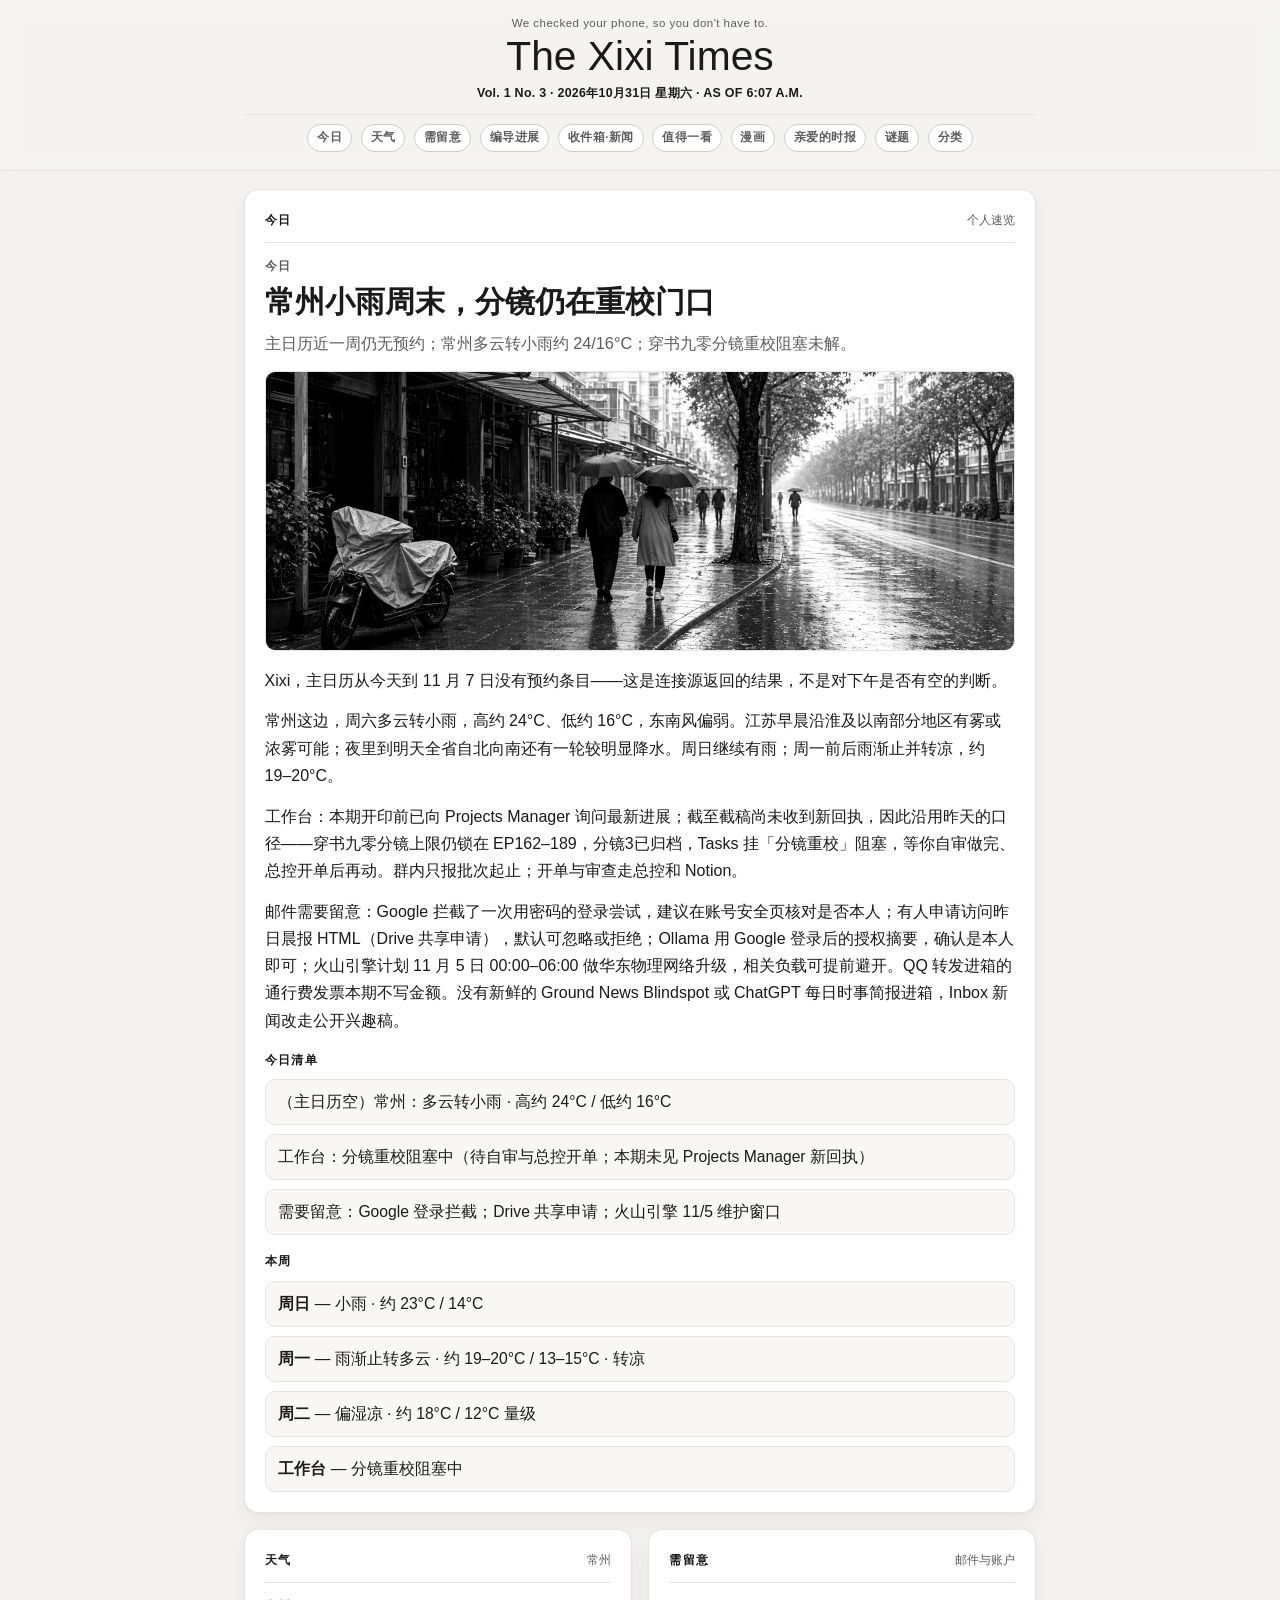
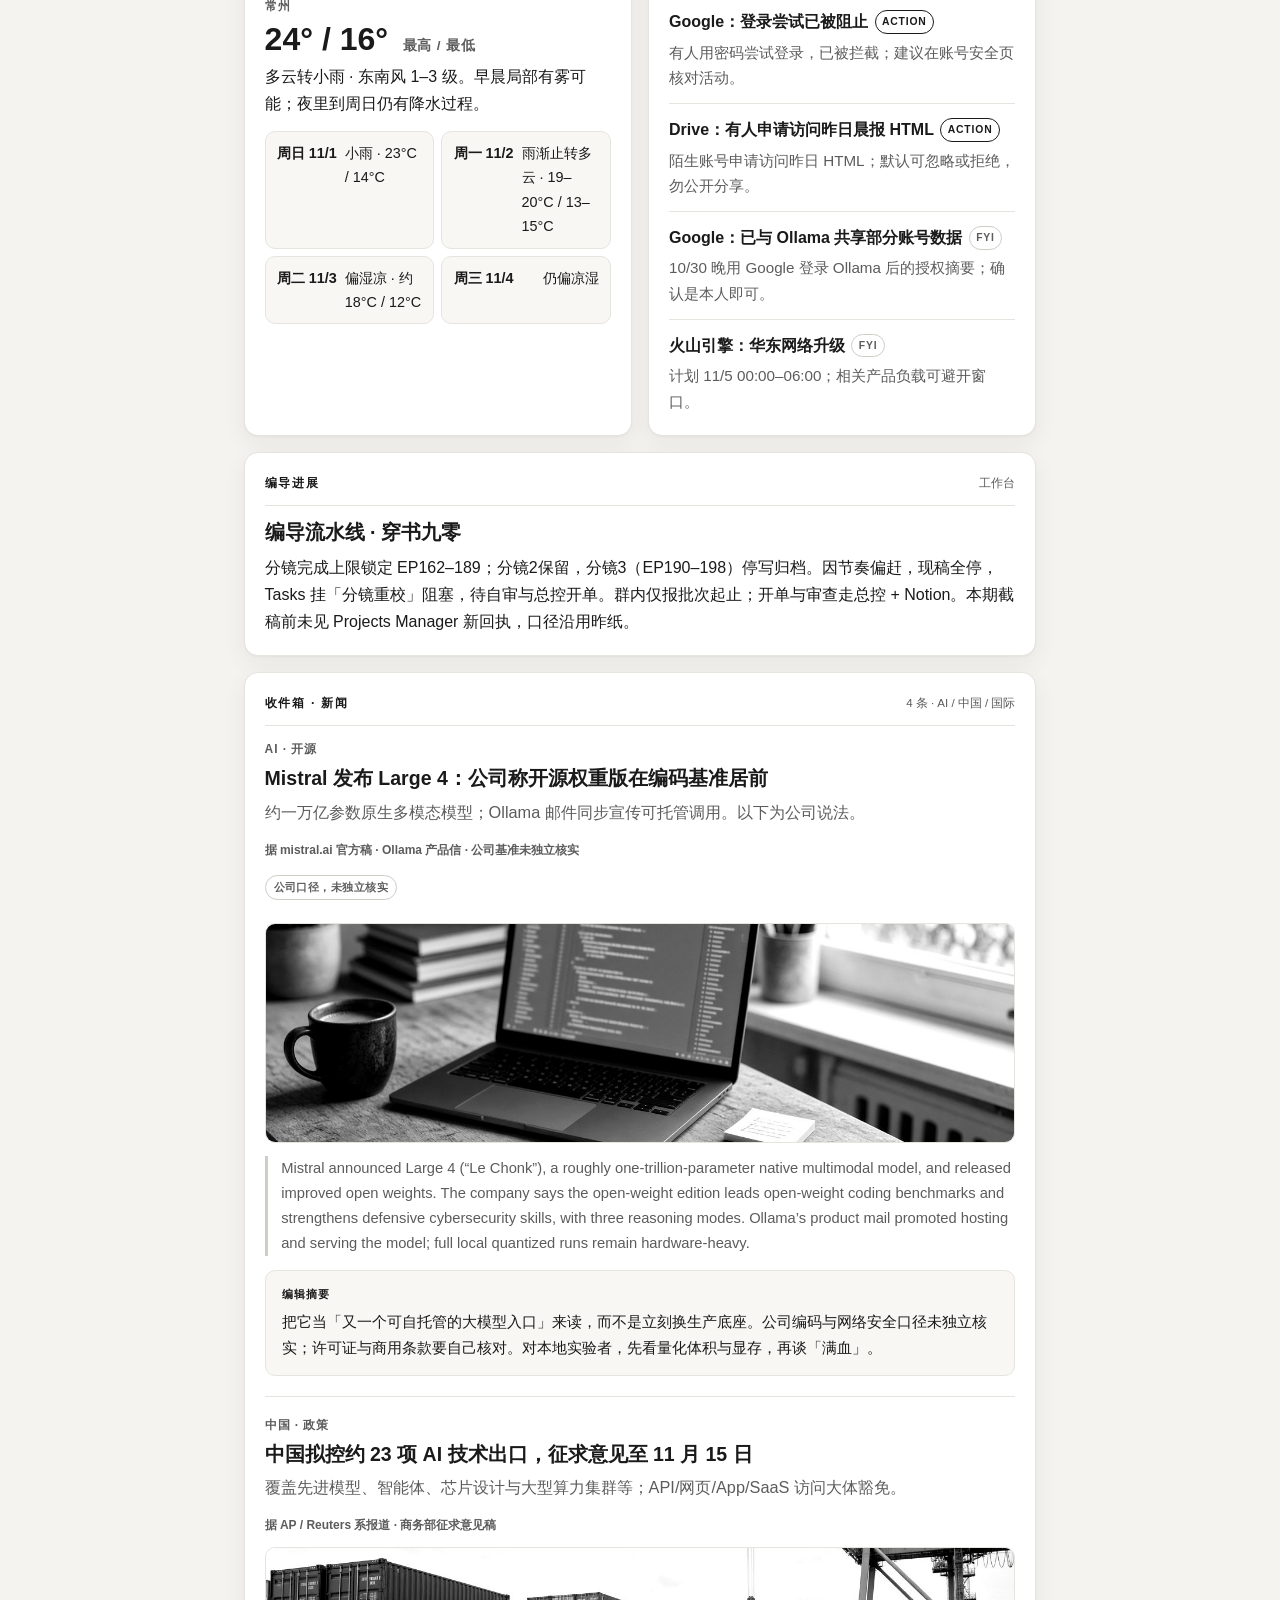
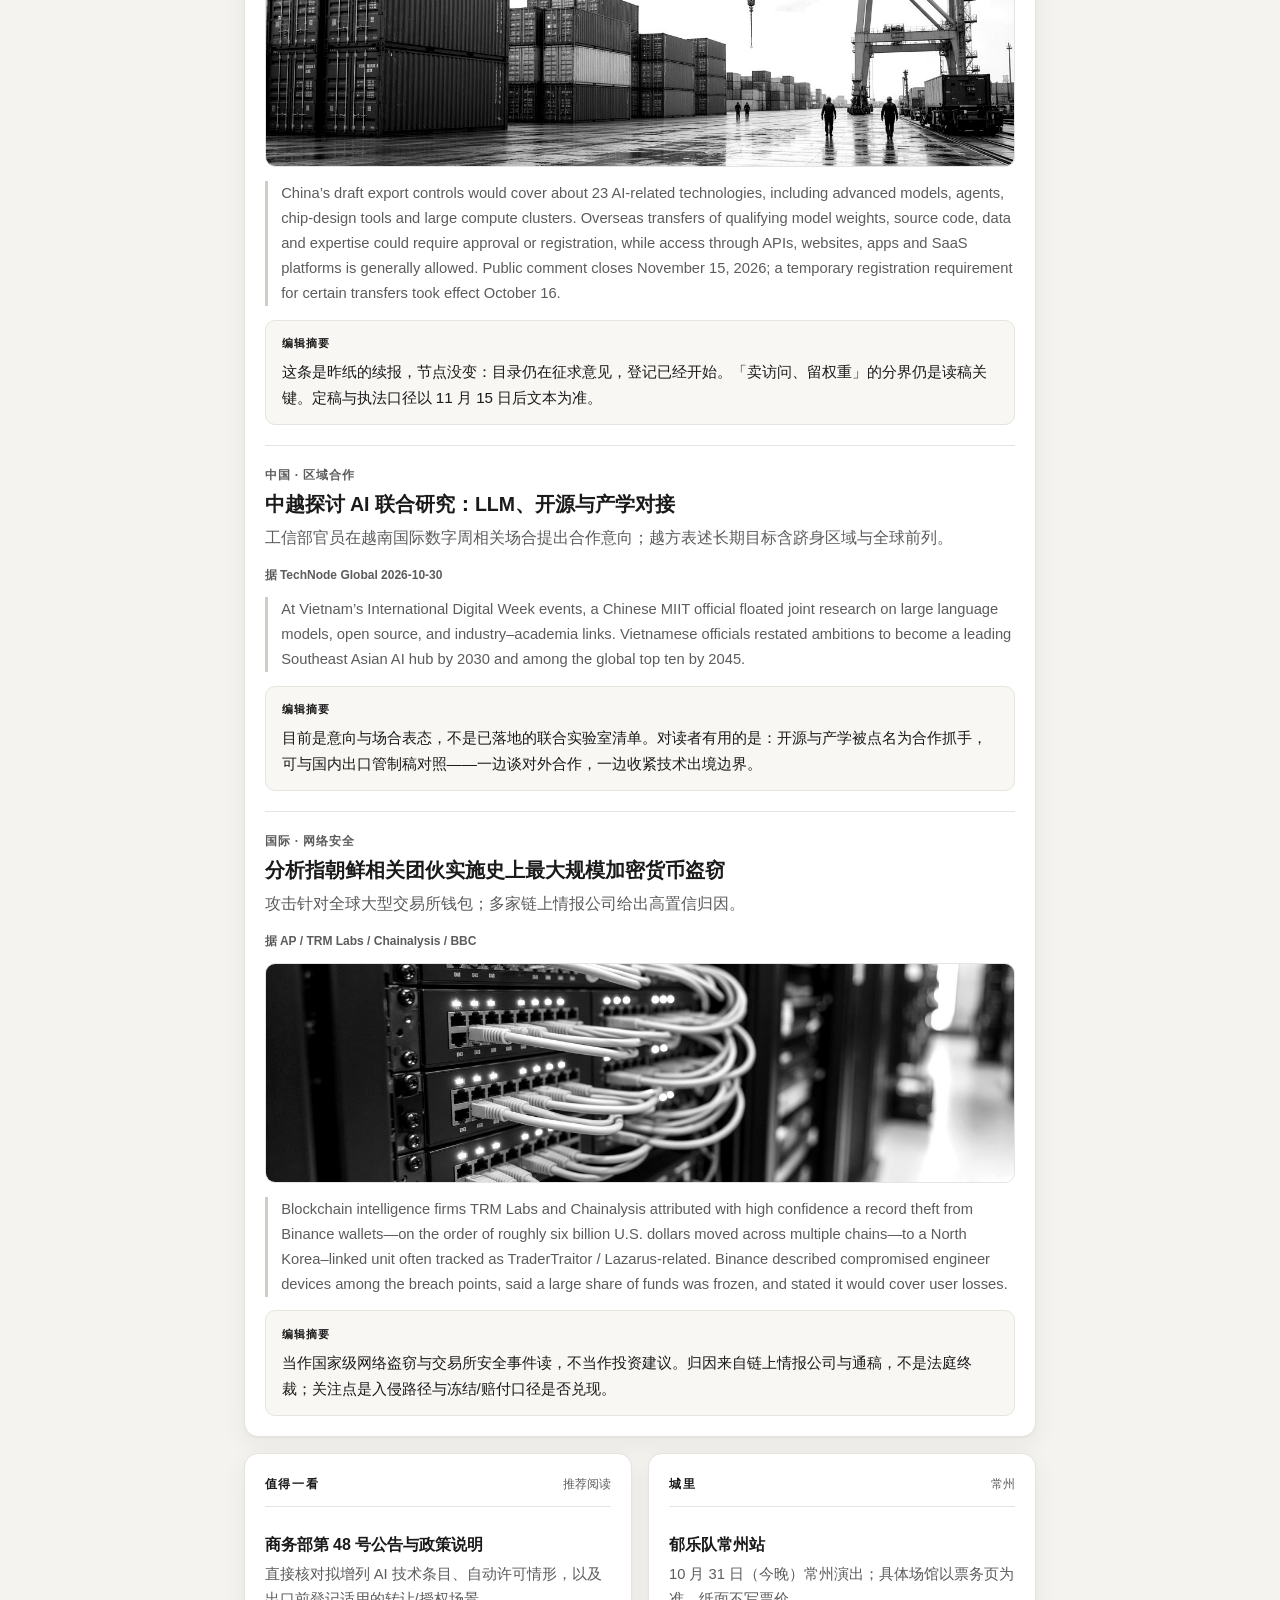
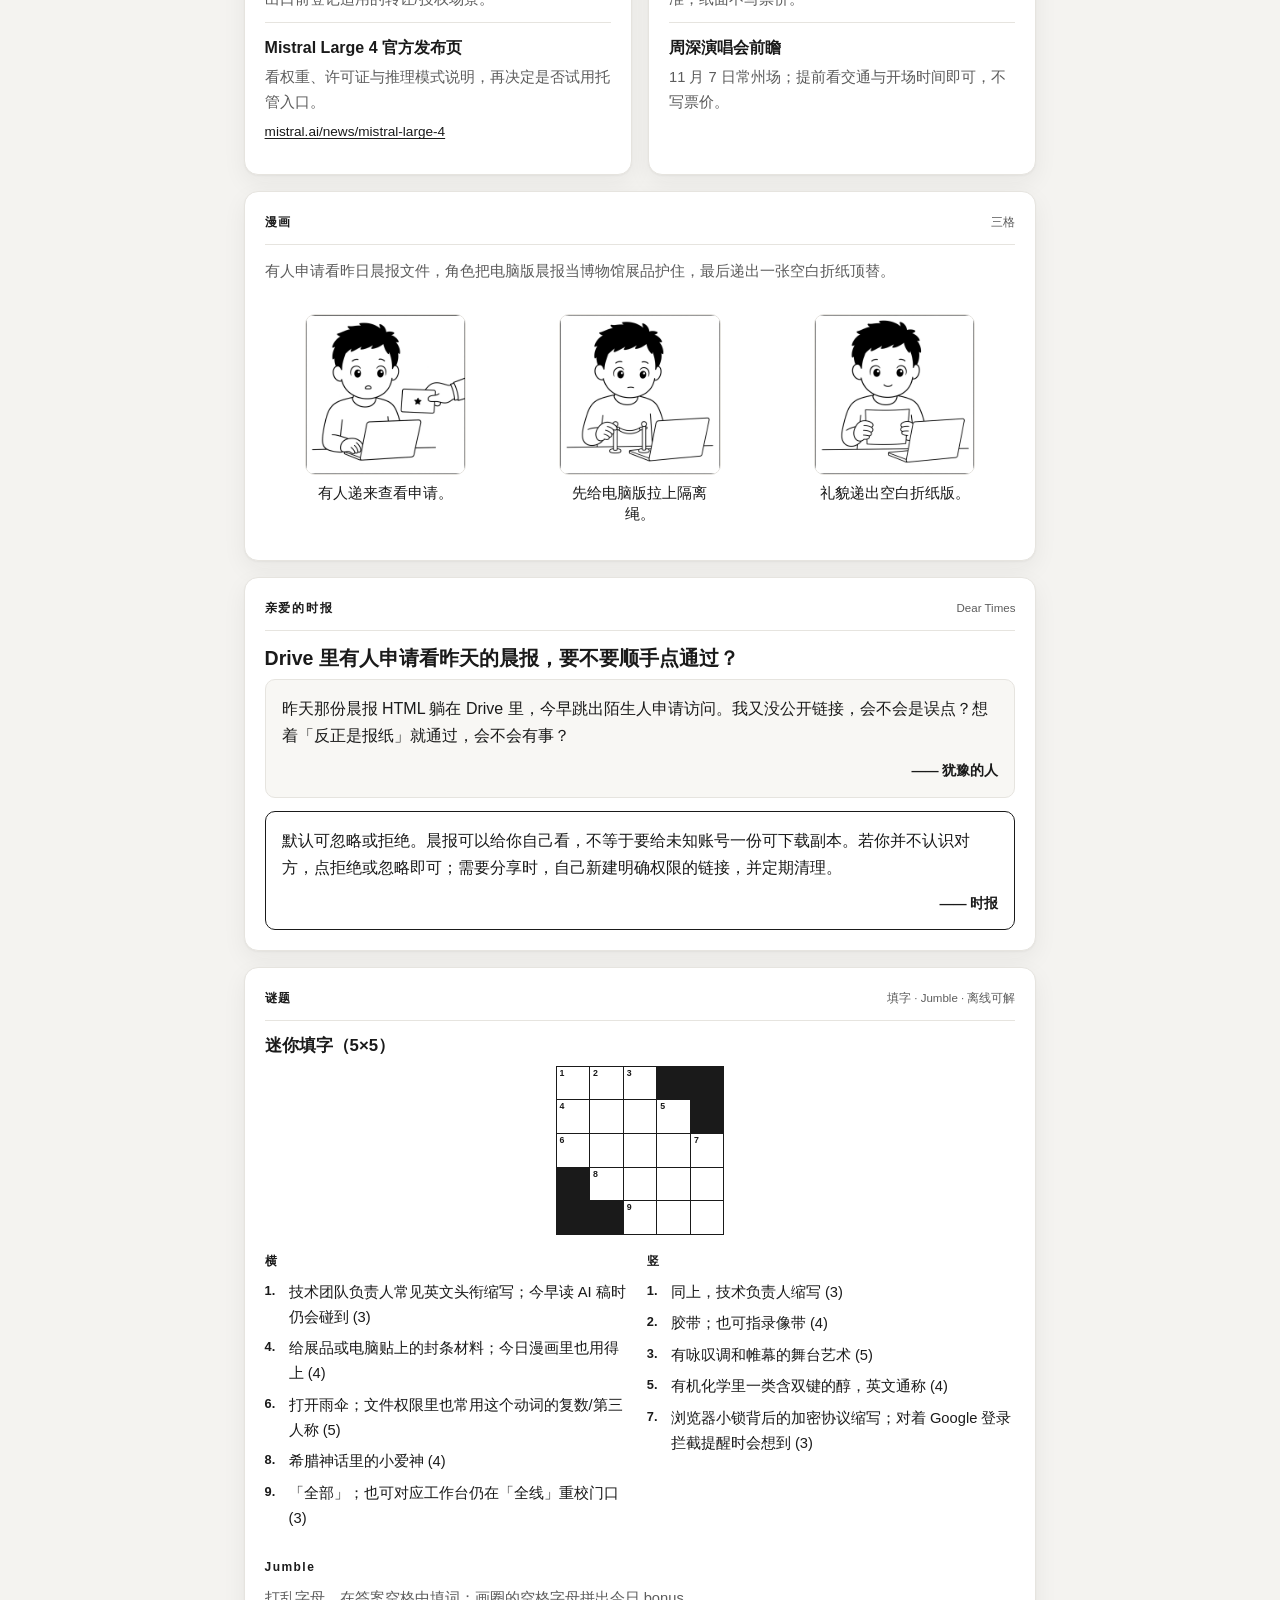
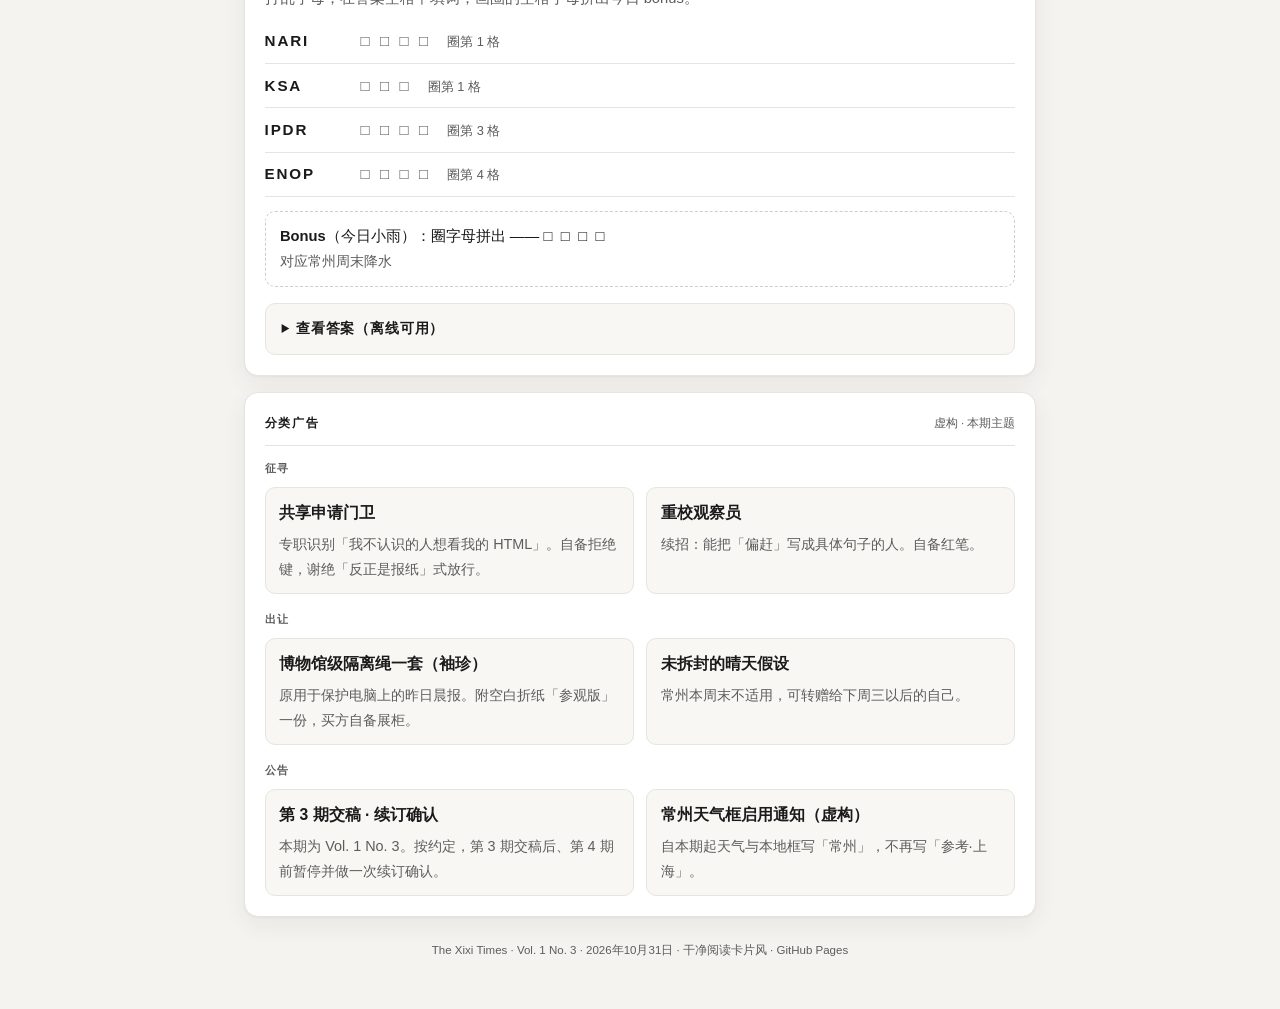
==== docs/2026-10-31.html @ fb4599bc "Publish The Xixi Times Vol.1 No.3 (2026-10-31) Co-authored-by: xixi <shanxixi0329@gmail.com>" ====
<!DOCTYPE html>
<html lang="zh-CN">
<head>
<meta charset="utf-8">
<meta name="viewport" content="width=device-width, initial-scale=1">
<title>The Xixi Times — 2026年10月31日</title>
<link rel="stylesheet" href="edition.css">
</head>
<body>

<header class="masthead">
  <div class="masthead-inner">
    <p class="motto">We checked your phone, so you don't have to.</p>
    <div class="nameplate">The Xixi Times</div>
    <p class="dateline">Vol. 1 No. 3 · 2026年10月31日 星期六 · AS OF 6:07 A.M.</p>
    <nav class="toc" aria-label="栏目">
      <a href="#today">今日</a>
      <a href="#weather">天气</a>
      <a href="#needs">需留意</a>
      <a href="#workbench">编导进展</a>
      <a href="#inbox">收件箱·新闻</a>
      <a href="#worth">值得一看</a>
      <a href="#comic">漫画</a>
      <a href="#dear">亲爱的时报</a>
      <a href="#puzzles">谜题</a>
      <a href="#classifieds">分类</a>
    </nav>
  </div>
</header>

<main class="wrap">

  <article class="card" id="today">
    <div class="card-header">
      <h2 class="section-label">今日</h2>
      <p class="section-note">个人速览</p>
    </div>
    <p class="kicker">今日</p>
    <h1 class="hed">常州小雨周末，分镜仍在重校门口</h1>
    <p class="dek">主日历近一周仍无预约；常州多云转小雨约 24/16°C；穿书九零分镜重校阻塞未解。</p>
    <img class="lead-img" src="img/a1-lead.jpg" alt="常州雨天街景配图">
    <div class="body">
      <p>Xixi，主日历从今天到 11 月 7 日没有预约条目——这是连接源返回的结果，不是对下午是否有空的判断。</p>
      <p>常州这边，周六多云转小雨，高约 24°C、低约 16°C，东南风偏弱。江苏早晨沿淮及以南部分地区有雾或浓雾可能；夜里到明天全省自北向南还有一轮较明显降水。周日继续有雨；周一前后雨渐止并转凉，约 19–20°C。</p>
      <p>工作台：本期开印前已向 Projects Manager 询问最新进展；截至截稿尚未收到新回执，因此沿用昨天的口径——穿书九零分镜上限仍锁在 EP162–189，分镜3已归档，Tasks 挂「分镜重校」阻塞，等你自审做完、总控开单后再动。群内只报批次起止；开单与审查走总控和 Notion。</p>
      <p>邮件需要留意：Google 拦截了一次用密码的登录尝试，建议在账号安全页核对是否本人；有人申请访问昨日晨报 HTML（Drive 共享申请），默认可忽略或拒绝；Ollama 用 Google 登录后的授权摘要，确认是本人即可；火山引擎计划 11 月 5 日 00:00–06:00 做华东物理网络升级，相关负载可提前避开。QQ 转发进箱的通行费发票本期不写金额。没有新鲜的 Ground News Blindspot 或 ChatGPT 每日时事简报进箱，Inbox 新闻改走公开兴趣稿。</p>
    </div>
    <p class="subhead">今日清单</p>
    <ul class="bullet-list">
      <li>（主日历空）常州：多云转小雨 · 高约 24°C / 低约 16°C</li>
      <li>工作台：分镜重校阻塞中（待自审与总控开单；本期未见 Projects Manager 新回执）</li>
      <li>需要留意：Google 登录拦截；Drive 共享申请；火山引擎 11/5 维护窗口</li>
    </ul>
    <p class="subhead">本周</p>
    <ul class="bullet-list">
      <li><strong>周日</strong> — 小雨 · 约 23°C / 14°C</li>
      <li><strong>周一</strong> — 雨渐止转多云 · 约 19–20°C / 13–15°C · 转凉</li>
      <li><strong>周二</strong> — 偏湿凉 · 约 18°C / 12°C 量级</li>
      <li><strong>工作台</strong> — 分镜重校阻塞中</li>
    </ul>
  </article>

  <div class="grid-2">
    <article class="card" id="weather">
      <div class="card-header">
        <h2 class="section-label">天气</h2>
        <p class="section-note">常州</p>
      </div>
      <p class="kicker">常州</p>
      <p class="wx-big">24° / 16° <span>最高 / 最低</span></p>
      <div class="body">
        <p>多云转小雨 · 东南风 1–3 级。早晨局部有雾可能；夜里到周日仍有降水过程。</p>
      </div>
      <div class="wx-grid">
        <div class="wx-day"><strong>周日 11/1</strong><span>小雨 · 23°C / 14°C</span></div>
        <div class="wx-day"><strong>周一 11/2</strong><span>雨渐止转多云 · 19–20°C / 13–15°C</span></div>
        <div class="wx-day"><strong>周二 11/3</strong><span>偏湿凉 · 约 18°C / 12°C</span></div>
        <div class="wx-day"><strong>周三 11/4</strong><span>仍偏凉湿</span></div>
      </div>
    </article>

    <article class="card" id="needs">
      <div class="card-header">
        <h2 class="section-label">需留意</h2>
        <p class="section-note">邮件与账户</p>
      </div>
      <div class="look-item">
        <p class="look-hed">Google：登录尝试已被阻止 <span class="tag">Action</span></p>
        <p class="look-dek">有人用密码尝试登录，已被拦截；建议在账号安全页核对活动。</p>
      </div>
      <div class="look-item">
        <p class="look-hed">Drive：有人申请访问昨日晨报 HTML <span class="tag">Action</span></p>
        <p class="look-dek">陌生账号申请访问昨日 HTML；默认可忽略或拒绝，勿公开分享。</p>
      </div>
      <div class="look-item">
        <p class="look-hed">Google：已与 Ollama 共享部分账号数据 <span class="tag fyi">FYI</span></p>
        <p class="look-dek">10/30 晚用 Google 登录 Ollama 后的授权摘要；确认是本人即可。</p>
      </div>
      <div class="look-item">
        <p class="look-hed">火山引擎：华东网络升级 <span class="tag fyi">FYI</span></p>
        <p class="look-dek">计划 11/5 00:00–06:00；相关产品负载可避开窗口。</p>
      </div>
    </article>
  </div>

  <article class="card" id="workbench">
    <div class="card-header">
      <h2 class="section-label">编导进展</h2>
      <p class="section-note">工作台</p>
    </div>
    <h2 class="hed">编导流水线 · 穿书九零</h2>
    <div class="body">
      <p>分镜完成上限锁定 EP162–189；分镜2保留，分镜3（EP190–198）停写归档。因节奏偏赶，现稿全停，Tasks 挂「分镜重校」阻塞，待自审与总控开单。群内仅报批次起止；开单与审查走总控 + Notion。本期截稿前未见 Projects Manager 新回执，口径沿用昨纸。</p>
    </div>
  </article>

  <section class="card" id="inbox">
    <div class="card-header">
      <h2 class="section-label">收件箱 · 新闻</h2>
      <p class="section-note">4 条 · AI / 中国 / 国际</p>
    </div>

    <article class="story">
      <p class="kicker">AI · 开源</p>
      <h2 class="hed">Mistral 发布 Large 4：公司称开源权重版在编码基准居前</h2>
      <p class="dek">约一万亿参数原生多模态模型；Ollama 邮件同步宣传可托管调用。以下为公司说法。</p>
      <p class="byline">据 mistral.ai 官方稿 · Ollama 产品信 · 公司基准未独立核实</p>
      <span class="uncertain">公司口径，未独立核实</span>
      <img class="story-img" src="img/a2-mistral.jpg" alt="编程工作台配图">
      <p class="excerpt">Mistral announced Large 4 (“Le Chonk”), a roughly one-trillion-parameter native multimodal model, and released improved open weights. The company says the open-weight edition leads open-weight coding benchmarks and strengthens defensive cybersecurity skills, with three reasoning modes. Ollama’s product mail promoted hosting and serving the model; full local quantized runs remain hardware-heavy.</p>
      <div class="summary">
        <span class="summary-label">编辑摘要</span>
        把它当「又一个可自托管的大模型入口」来读，而不是立刻换生产底座。公司编码与网络安全口径未独立核实；许可证与商用条款要自己核对。对本地实验者，先看量化体积与显存，再谈「满血」。
      </div>
    </article>

    <article class="story">
      <p class="kicker">中国 · 政策</p>
      <h2 class="hed">中国拟控约 23 项 AI 技术出口，征求意见至 11 月 15 日</h2>
      <p class="dek">覆盖先进模型、智能体、芯片设计与大型算力集群等；API/网页/App/SaaS 访问大体豁免。</p>
      <p class="byline">据 AP / Reuters 系报道 · 商务部征求意见稿</p>
      <img class="story-img" src="img/a3-export.jpg" alt="港口集装箱配图">
      <p class="excerpt">China’s draft export controls would cover about 23 AI-related technologies, including advanced models, agents, chip-design tools and large compute clusters. Overseas transfers of qualifying model weights, source code, data and expertise could require approval or registration, while access through APIs, websites, apps and SaaS platforms is generally allowed. Public comment closes November 15, 2026; a temporary registration requirement for certain transfers took effect October 16.</p>
      <div class="summary">
        <span class="summary-label">编辑摘要</span>
        这条是昨纸的续报，节点没变：目录仍在征求意见，登记已经开始。「卖访问、留权重」的分界仍是读稿关键。定稿与执法口径以 11 月 15 日后文本为准。
      </div>
    </article>

    <article class="story">
      <p class="kicker">中国 · 区域合作</p>
      <h2 class="hed">中越探讨 AI 联合研究：LLM、开源与产学对接</h2>
      <p class="dek">工信部官员在越南国际数字周相关场合提出合作意向；越方表述长期目标含跻身区域与全球前列。</p>
      <p class="byline">据 TechNode Global 2026-10-30</p>
      <p class="excerpt">At Vietnam’s International Digital Week events, a Chinese MIIT official floated joint research on large language models, open source, and industry–academia links. Vietnamese officials restated ambitions to become a leading Southeast Asian AI hub by 2030 and among the global top ten by 2045.</p>
      <div class="summary">
        <span class="summary-label">编辑摘要</span>
        目前是意向与场合表态，不是已落地的联合实验室清单。对读者有用的是：开源与产学被点名为合作抓手，可与国内出口管制稿对照——一边谈对外合作，一边收紧技术出境边界。
      </div>
    </article>

    <article class="story">
      <p class="kicker">国际 · 网络安全</p>
      <h2 class="hed">分析指朝鲜相关团伙实施史上最大规模加密货币盗窃</h2>
      <p class="dek">攻击针对全球大型交易所钱包；多家链上情报公司给出高置信归因。</p>
      <p class="byline">据 AP / TRM Labs / Chainalysis / BBC</p>
      <img class="story-img" src="img/a4-cyber.jpg" alt="数据中心网络配图">
      <p class="excerpt">Blockchain intelligence firms TRM Labs and Chainalysis attributed with high confidence a record theft from Binance wallets—on the order of roughly six billion U.S. dollars moved across multiple chains—to a North Korea–linked unit often tracked as TraderTraitor / Lazarus-related. Binance described compromised engineer devices among the breach points, said a large share of funds was frozen, and stated it would cover user losses.</p>
      <div class="summary">
        <span class="summary-label">编辑摘要</span>
        当作国家级网络盗窃与交易所安全事件读，不当作投资建议。归因来自链上情报公司与通稿，不是法庭终裁；关注点是入侵路径与冻结/赔付口径是否兑现。
      </div>
    </article>
  </section>

  <div class="grid-2">
    <article class="card" id="worth">
      <div class="card-header">
        <h2 class="section-label">值得一看</h2>
        <p class="section-note">推荐阅读</p>
      </div>
      <div class="link-item">
        <h4>商务部第 48 号公告与政策说明</h4>
        <p>直接核对拟增列 AI 技术条目、自动许可情形，以及出口前登记适用的转让/授权场景。</p>
      </div>
      <div class="link-item">
        <h4>Mistral Large 4 官方发布页</h4>
        <p>看权重、许可证与推理模式说明，再决定是否试用托管入口。</p>
        <p style="margin-top:0.35rem;font-size:0.85rem;"><a href="https://mistral.ai/news/mistral-large-4">mistral.ai/news/mistral-large-4</a></p>
      </div>
    </article>

    <article class="card" id="town">
      <div class="card-header">
        <h2 class="section-label">城里</h2>
        <p class="section-note">常州</p>
      </div>
      <div class="link-item">
        <h4>郁乐队常州站</h4>
        <p>10 月 31 日（今晚）常州演出；具体场馆以票务页为准，纸面不写票价。</p>
      </div>
      <div class="link-item">
        <h4>周深演唱会前瞻</h4>
        <p>11 月 7 日常州场；提前看交通与开场时间即可，不写票价。</p>
      </div>
    </article>
  </div>

  <article class="card" id="comic">
    <div class="card-header">
      <h2 class="section-label">漫画</h2>
      <p class="section-note">三格</p>
    </div>
    <p class="premise">有人申请看昨日晨报文件，角色把电脑版晨报当博物馆展品护住，最后递出一张空白折纸顶替。</p>
    <div class="comic-grid">
      <figure class="comic-panel">
        <img src="img/comic-1.jpg" alt="漫画第 1 格">
        <figcaption class="comic-cap">有人递来查看申请。</figcaption>
      </figure>
      <figure class="comic-panel">
        <img src="img/comic-2.jpg" alt="漫画第 2 格">
        <figcaption class="comic-cap">先给电脑版拉上隔离绳。</figcaption>
      </figure>
      <figure class="comic-panel">
        <img src="img/comic-3.jpg" alt="漫画第 3 格">
        <figcaption class="comic-cap">礼貌递出空白折纸版。</figcaption>
      </figure>
    </div>
  </article>

  <article class="card" id="dear">
    <div class="card-header">
      <h2 class="section-label">亲爱的时报</h2>
      <p class="section-note">Dear Times</p>
    </div>
    <h2 class="hed">Drive 里有人申请看昨天的晨报，要不要顺手点通过？</h2>
    <div class="letter-block">
      <div class="body">
        <p>昨天那份晨报 HTML 躺在 Drive 里，今早跳出陌生人申请访问。我又没公开链接，会不会是误点？想着「反正是报纸」就通过，会不会有事？</p>
      </div>
      <p class="sig">—— 犹豫的人</p>
    </div>
    <div class="reply-block">
      <div class="body">
        <p>默认可忽略或拒绝。晨报可以给你自己看，不等于要给未知账号一份可下载副本。若你并不认识对方，点拒绝或忽略即可；需要分享时，自己新建明确权限的链接，并定期清理。</p>
      </div>
      <p class="sig">—— 时报</p>
    </div>
  </article>

  <section class="card" id="puzzles">
    <div class="card-header">
      <h2 class="section-label">谜题</h2>
      <p class="section-note">填字 · Jumble · 离线可解</p>
    </div>

    <h3 class="hed-sm">迷你填字（5×5）</h3>
    <div class="xw-wrap">
      <table class="xw" aria-label="5×5 填字格">
        <tr>
          <td><span class="num">1</span></td>
          <td><span class="num">2</span></td>
          <td><span class="num">3</span></td>
          <td class="block"></td>
          <td class="block"></td>
        </tr>
        <tr>
          <td><span class="num">4</span></td>
          <td></td>
          <td></td>
          <td><span class="num">5</span></td>
          <td class="block"></td>
        </tr>
        <tr>
          <td><span class="num">6</span></td>
          <td></td>
          <td></td>
          <td></td>
          <td><span class="num">7</span></td>
        </tr>
        <tr>
          <td class="block"></td>
          <td><span class="num">8</span></td>
          <td></td>
          <td></td>
          <td></td>
        </tr>
        <tr>
          <td class="block"></td>
          <td class="block"></td>
          <td><span class="num">9</span></td>
          <td></td>
          <td></td>
        </tr>
      </table>
    </div>

    <div class="clue-cols">
      <div>
        <p class="subhead">横</p>
        <ul class="clue-list">
          <li><span class="n">1.</span> 技术团队负责人常见英文头衔缩写；今早读 AI 稿时仍会碰到 (3)</li>
          <li><span class="n">4.</span> 给展品或电脑贴上的封条材料；今日漫画里也用得上 (4)</li>
          <li><span class="n">6.</span> 打开雨伞；文件权限里也常用这个动词的复数/第三人称 (5)</li>
          <li><span class="n">8.</span> 希腊神话里的小爱神 (4)</li>
          <li><span class="n">9.</span> 「全部」；也可对应工作台仍在「全线」重校门口 (3)</li>
        </ul>
      </div>
      <div>
        <p class="subhead">竖</p>
        <ul class="clue-list">
          <li><span class="n">1.</span> 同上，技术负责人缩写 (3)</li>
          <li><span class="n">2.</span> 胶带；也可指录像带 (4)</li>
          <li><span class="n">3.</span> 有咏叹调和帷幕的舞台艺术 (5)</li>
          <li><span class="n">5.</span> 有机化学里一类含双键的醇，英文通称 (4)</li>
          <li><span class="n">7.</span> 浏览器小锁背后的加密协议缩写；对着 Google 登录拦截提醒时会想到 (3)</li>
        </ul>
      </div>
    </div>

    <p class="subhead" style="margin-top:1.25rem;">Jumble</p>
    <p style="font-size:0.92rem;color:var(--muted);margin:0 0 0.5rem;">打乱字母，在答案空格中填词；画圈的空格字母拼出今日 bonus。</p>
    <div class="jumble-row"><span class="j-scramble">NARI</span><span class="j-slots">□ □ □ □</span><span style="font-size:0.8rem;color:var(--muted);">圈第 1 格</span></div>
    <div class="jumble-row"><span class="j-scramble">KSA</span><span class="j-slots">□ □ □</span><span style="font-size:0.8rem;color:var(--muted);">圈第 1 格</span></div>
    <div class="jumble-row"><span class="j-scramble">IPDR</span><span class="j-slots">□ □ □ □</span><span style="font-size:0.8rem;color:var(--muted);">圈第 3 格</span></div>
    <div class="jumble-row"><span class="j-scramble">ENOP</span><span class="j-slots">□ □ □ □</span><span style="font-size:0.8rem;color:var(--muted);">圈第 4 格</span></div>
    <div class="bonus-box"><strong>Bonus</strong>（今日小雨）：圈字母拼出 —— <span style="letter-spacing:0.15em;">□ □ □ □</span><br><span style="color:var(--muted);font-size:0.88rem;">对应常州周末降水</span></div>

    <details class="answers">
      <summary>查看答案（离线可用）</summary>
      <div class="answers-body">
        <p><strong>填字 · 横：</strong> CTO · TAPE · OPENS · EROS · ALL</p>
        <p><strong>填字 · 竖：</strong> CTO · TAPE · OPERA · ENOL · SSL</p>
        <p><strong>Jumble：</strong> RAIN · ASK · DRIP · OPEN · Bonus: RAIN</p>
        <p style="margin-top:0.75rem;"><strong>填字答案格：</strong></p>
        <div class="xw-wrap">
          <table class="xw" aria-label="填字答案">
            <tr><td>C</td><td>T</td><td>O</td><td class="block"></td><td class="block"></td></tr>
            <tr><td>T</td><td>A</td><td>P</td><td>E</td><td class="block"></td></tr>
            <tr><td>O</td><td>P</td><td>E</td><td>N</td><td>S</td></tr>
            <tr><td class="block"></td><td>E</td><td>R</td><td>O</td><td>S</td></tr>
            <tr><td class="block"></td><td class="block"></td><td>A</td><td>L</td><td>L</td></tr>
          </table>
        </div>
      </div>
    </details>
  </section>

  <section class="card" id="classifieds">
    <div class="card-header">
      <h2 class="section-label">分类广告</h2>
      <p class="section-note">虚构 · 本期主题</p>
    </div>

    <p class="ad-cat">征寻</p>
    <div class="ad-grid">
      <div class="ad">
        <h4>共享申请门卫</h4>
        <p>专职识别「我不认识的人想看我的 HTML」。自备拒绝键，谢绝「反正是报纸」式放行。</p>
      </div>
      <div class="ad">
        <h4>重校观察员</h4>
        <p>续招：能把「偏赶」写成具体句子的人。自备红笔。</p>
      </div>
    </div>

    <p class="ad-cat" style="margin-top:1rem;">出让</p>
    <div class="ad-grid">
      <div class="ad">
        <h4>博物馆级隔离绳一套（袖珍）</h4>
        <p>原用于保护电脑上的昨日晨报。附空白折纸「参观版」一份，买方自备展柜。</p>
      </div>
      <div class="ad">
        <h4>未拆封的晴天假设</h4>
        <p>常州本周末不适用，可转赠给下周三以后的自己。</p>
      </div>
    </div>

    <p class="ad-cat" style="margin-top:1rem;">公告</p>
    <div class="ad-grid">
      <div class="ad">
        <h4>第 3 期交稿 · 续订确认</h4>
        <p>本期为 Vol. 1 No. 3。按约定，第 3 期交稿后、第 4 期前暂停并做一次续订确认。</p>
      </div>
      <div class="ad">
        <h4>常州天气框启用通知（虚构）</h4>
        <p>自本期起天气与本地框写「常州」，不再写「参考·上海」。</p>
      </div>
    </div>
  </section>

</main>

<p class="foot">The Xixi Times · Vol. 1 No. 3 · 2026年10月31日 · 干净阅读卡片风 · GitHub Pages</p>

</body>
</html>
---- docs/edition.css ----
/* The Xixi Times — card edition for GitHub Pages (system CJK fonts, phone-friendly) */

:root {
  --bg: #f4f3f0;
  --card: #ffffff;
  --ink: #1a1a1a;
  --muted: #5c5c5c;
  --line: #e6e4df;
  --line-strong: #d0cdc6;
  --soft-shadow: 0 1px 2px rgba(26, 26, 26, 0.04), 0 8px 24px rgba(26, 26, 26, 0.06);
  --radius: 14px;
  --pad: 1.25rem;
  --max: 100%;
}

*, *::before, *::after { box-sizing: border-box; }

html {
  scroll-behavior: smooth;
}

body {
  margin: 0;
  padding: 0 0 3rem;
  background: var(--bg);
  color: var(--ink);
  font-family: "PingFang SC","Hiragino Sans GB","Microsoft YaHei","PingFang SC","Hiragino Sans GB","Microsoft YaHei","Noto Sans CJK SC",sans-serif;
  font-size: 17px;
  line-height: 1.7;
  -webkit-font-smoothing: antialiased;
}

a {
  color: var(--ink);
  text-decoration-thickness: 1px;
  text-underline-offset: 0.18em;
}

a:hover { opacity: 0.75; }

/* —— Masthead —— */
.masthead {
  position: sticky;
  top: 0;
  z-index: 40;
  background: rgba(244, 243, 240, 0.92);
  backdrop-filter: blur(10px);
  -webkit-backdrop-filter: blur(10px);
  border-bottom: 1px solid var(--line);
}

.masthead-inner {
  max-width: var(--max);
  margin: 0 auto;
  padding: 0.85rem 1.15rem 0.75rem;
}

.motto {
  font-family: "PingFang SC","Hiragino Sans GB","Microsoft YaHei","PingFang SC","Hiragino Sans GB","Microsoft YaHei","Noto Sans CJK SC",sans-serif;
  font-size: 0.72rem;
  font-weight: 400;
  letter-spacing: 0.04em;
  color: var(--muted);
  text-align: center;
  margin: 0 0 0.2rem;
}

.nameplate {
  font-family: "PingFang SC","Hiragino Sans GB","Microsoft YaHei","PingFang SC","Hiragino Sans GB","Microsoft YaHei","Noto Sans CJK SC",sans-serif;
  font-size: clamp(1.85rem, 5vw, 2.55rem);
  line-height: 1;
  text-align: center;
  margin: 0.15rem 0 0.35rem;
  font-weight: 400;
}

.dateline {
  font-family: "PingFang SC","Hiragino Sans GB","Microsoft YaHei","PingFang SC","Hiragino Sans GB","Microsoft YaHei","Noto Sans CJK SC",sans-serif;
  font-size: 0.78rem;
  font-weight: 700;
  letter-spacing: 0.02em;
  text-align: center;
  color: var(--ink);
  margin: 0;
}

.toc {
  display: flex;
  flex-wrap: wrap;
  gap: 0.35rem 0.55rem;
  justify-content: center;
  margin-top: 0.65rem;
  padding-top: 0.55rem;
  border-top: 1px solid var(--line);
}

.toc a {
  font-family: "PingFang SC","Hiragino Sans GB","Microsoft YaHei","PingFang SC","Hiragino Sans GB","Microsoft YaHei","Noto Sans CJK SC",sans-serif;
  font-size: 0.72rem;
  font-weight: 700;
  letter-spacing: 0.04em;
  text-decoration: none;
  color: var(--muted);
  padding: 0.2rem 0.55rem;
  border: 1px solid var(--line-strong);
  border-radius: 999px;
  background: var(--card);
}

.toc a:hover {
  color: var(--ink);
  border-color: var(--ink);
  opacity: 1;
}

/* —— Layout —— */
.wrap {
  max-width: var(--max);
  margin: 0 auto;
  padding: 1.15rem 1.15rem 0;
  display: flex;
  flex-direction: column;
  gap: 1rem;
}

.card {
  background: var(--card);
  border: 1px solid var(--line);
  border-radius: var(--radius);
  box-shadow: var(--soft-shadow);
  padding: var(--pad);
}

.card-header {
  display: flex;
  align-items: baseline;
  justify-content: space-between;
  gap: 0.75rem;
  margin-bottom: 0.85rem;
  padding-bottom: 0.65rem;
  border-bottom: 1px solid var(--line);
}

.section-label {
  font-family: "PingFang SC","Hiragino Sans GB","Microsoft YaHei","PingFang SC","Hiragino Sans GB","Microsoft YaHei","Noto Sans CJK SC",sans-serif;
  font-size: 0.78rem;
  font-weight: 800;
  letter-spacing: 0.14em;
  text-transform: uppercase;
  margin: 0;
}

.section-note {
  font-family: "PingFang SC","Hiragino Sans GB","Microsoft YaHei","PingFang SC","Hiragino Sans GB","Microsoft YaHei","Noto Sans CJK SC",sans-serif;
  font-size: 0.72rem;
  color: var(--muted);
  margin: 0;
}

.kicker {
  font-family: "PingFang SC","Hiragino Sans GB","Microsoft YaHei","PingFang SC","Hiragino Sans GB","Microsoft YaHei","Noto Sans CJK SC",sans-serif;
  font-size: 0.75rem;
  font-weight: 800;
  letter-spacing: 0.08em;
  color: var(--muted);
  margin: 0 0 0.35rem;
}

h1.hed {
  font-family: "PingFang SC","Hiragino Sans GB","Microsoft YaHei","PingFang SC","Hiragino Sans GB","Microsoft YaHei","Noto Sans CJK SC",sans-serif;
  font-size: clamp(1.45rem, 3.5vw, 1.85rem);
  font-weight: 700;
  line-height: 1.35;
  margin: 0 0 0.55rem;
}

h2.hed {
  font-family: "PingFang SC","Hiragino Sans GB","Microsoft YaHei","PingFang SC","Hiragino Sans GB","Microsoft YaHei","Noto Sans CJK SC",sans-serif;
  font-size: 1.22rem;
  font-weight: 700;
  line-height: 1.4;
  margin: 0 0 0.45rem;
}

h3.hed-sm {
  font-family: "PingFang SC","Hiragino Sans GB","Microsoft YaHei","PingFang SC","Hiragino Sans GB","Microsoft YaHei","Noto Sans CJK SC",sans-serif;
  font-size: 1.05rem;
  font-weight: 700;
  line-height: 1.4;
  margin: 0 0 0.35rem;
}

.dek {
  font-family: "PingFang SC","Hiragino Sans GB","Microsoft YaHei","PingFang SC","Hiragino Sans GB","Microsoft YaHei","Noto Sans CJK SC",sans-serif;
  font-size: 1.02rem;
  line-height: 1.55;
  color: var(--muted);
  margin: 0 0 0.9rem;
}

.byline {
  font-family: "PingFang SC","Hiragino Sans GB","Microsoft YaHei","PingFang SC","Hiragino Sans GB","Microsoft YaHei","Noto Sans CJK SC",sans-serif;
  font-size: 0.75rem;
  font-weight: 700;
  color: var(--muted);
  margin: 0 0 0.75rem;
}

.body p {
  margin: 0 0 0.85rem;
}

.body p:last-child { margin-bottom: 0; }

.lead-img {
  width: 100%;
  height: auto;
  max-height: 280px;
  object-fit: cover;
  border-radius: 10px;
  display: block;
  margin: 0 0 1rem;
  border: 1px solid var(--line);
}

.story-img {
  width: 100%;
  height: auto;
  max-height: 220px;
  object-fit: cover;
  border-radius: 10px;
  display: block;
  margin: 0.75rem 0 0.85rem;
  border: 1px solid var(--line);
}

.summary {
  margin-top: 0.85rem;
  padding: 0.85rem 1rem;
  background: #f8f7f4;
  border-radius: 10px;
  border: 1px solid var(--line);
  font-size: 0.95rem;
}

.summary-label {
  font-family: "PingFang SC","Hiragino Sans GB","Microsoft YaHei","PingFang SC","Hiragino Sans GB","Microsoft YaHei","Noto Sans CJK SC",sans-serif;
  font-size: 0.7rem;
  font-weight: 800;
  letter-spacing: 0.1em;
  display: block;
  margin-bottom: 0.35rem;
}

.uncertain {
  display: inline-block;
  font-family: "PingFang SC","Hiragino Sans GB","Microsoft YaHei","PingFang SC","Hiragino Sans GB","Microsoft YaHei","Noto Sans CJK SC",sans-serif;
  font-size: 0.7rem;
  font-weight: 700;
  letter-spacing: 0.04em;
  padding: 0.15rem 0.5rem;
  border: 1px solid var(--line-strong);
  border-radius: 999px;
  color: var(--muted);
  margin: 0 0 0.65rem;
}

/* —— Lists / chips —— */
.bullet-list {
  list-style: none;
  margin: 0;
  padding: 0;
  display: flex;
  flex-direction: column;
  gap: 0.55rem;
}

.bullet-list li {
  padding: 0.65rem 0.8rem;
  background: #f8f7f4;
  border-radius: 10px;
  border: 1px solid var(--line);
  font-size: 0.98rem;
  line-height: 1.5;
}

.subhead {
  font-family: "PingFang SC","Hiragino Sans GB","Microsoft YaHei","PingFang SC","Hiragino Sans GB","Microsoft YaHei","Noto Sans CJK SC",sans-serif;
  font-size: 0.75rem;
  font-weight: 800;
  letter-spacing: 0.12em;
  margin: 1rem 0 0.55rem;
}

.subhead:first-child { margin-top: 0; }

/* —— Weather —— */
.wx-big {
  font-family: "PingFang SC","Hiragino Sans GB","Microsoft YaHei","PingFang SC","Hiragino Sans GB","Microsoft YaHei","Noto Sans CJK SC",sans-serif;
  font-size: 2rem;
  font-weight: 800;
  line-height: 1.1;
  margin: 0 0 0.35rem;
}

.wx-big span {
  font-size: 0.85rem;
  font-weight: 700;
  letter-spacing: 0.06em;
  color: var(--muted);
  margin-left: 0.35rem;
}

.wx-grid {
  display: grid;
  grid-template-columns: 1fr;
  gap: 0.45rem;
  margin-top: 0.85rem;
}

@media (min-width: 560px) {
  .wx-grid { grid-template-columns: 1fr 1fr; }
}

.wx-day {
  display: flex;
  justify-content: space-between;
  gap: 0.5rem;
  padding: 0.55rem 0.7rem;
  border: 1px solid var(--line);
  border-radius: 10px;
  background: #f8f7f4;
  font-size: 0.9rem;
}

.wx-day strong {
  font-family: "PingFang SC","Hiragino Sans GB","Microsoft YaHei","PingFang SC","Hiragino Sans GB","Microsoft YaHei","Noto Sans CJK SC",sans-serif;
  font-weight: 800;
  white-space: nowrap;
}

/* —— Needs a look —— */
.look-item {
  padding: 0.75rem 0;
  border-bottom: 1px solid var(--line);
}

.look-item:last-child { border-bottom: 0; padding-bottom: 0; }
.look-item:first-child { padding-top: 0; }

.look-hed {
  font-family: "PingFang SC","Hiragino Sans GB","Microsoft YaHei","PingFang SC","Hiragino Sans GB","Microsoft YaHei","Noto Sans CJK SC",sans-serif;
  font-weight: 700;
  font-size: 1rem;
  margin: 0 0 0.25rem;
  display: flex;
  flex-wrap: wrap;
  align-items: center;
  gap: 0.4rem;
}

.tag {
  font-family: "PingFang SC","Hiragino Sans GB","Microsoft YaHei","PingFang SC","Hiragino Sans GB","Microsoft YaHei","Noto Sans CJK SC",sans-serif;
  font-size: 0.65rem;
  font-weight: 800;
  letter-spacing: 0.08em;
  padding: 0.12rem 0.4rem;
  border-radius: 999px;
  border: 1px solid var(--ink);
  text-transform: uppercase;
}

.tag.fyi {
  border-color: var(--line-strong);
  color: var(--muted);
}

.look-dek {
  margin: 0;
  color: var(--muted);
  font-size: 0.95rem;
}

/* —— Story cards —— */
.story + .story {
  margin-top: 1.25rem;
  padding-top: 1.15rem;
  border-top: 1px solid var(--line);
}

.excerpt {
  font-size: 0.92rem;
  color: var(--muted);
  border-left: 3px solid var(--line-strong);
  padding-left: 0.85rem;
  margin: 0.65rem 0;
}

/* —— Two-up grid for light cards —— */
.grid-2 {
  display: grid;
  grid-template-columns: 1fr;
  gap: 1rem;
}

@media (min-width: 700px) {
  .grid-2 { grid-template-columns: 1fr 1fr; }
}

/* —— Comic —— */
.comic-grid {
  display: grid;
  grid-template-columns: 1fr;
  gap: 0.85rem;
}

@media (min-width: 640px) {
  .comic-grid { grid-template-columns: 1fr 1fr 1fr; }
}

.comic-panel {
  display: flex;
  flex-direction: column;
  gap: 0.45rem;
}

.comic-panel img {
  width: 100%;
  aspect-ratio: 1;
  object-fit: cover;
  border-radius: 10px;
  border: 1px solid var(--line);
  display: block;
}

.comic-cap {
  font-family: "PingFang SC","Hiragino Sans GB","Microsoft YaHei","PingFang SC","Hiragino Sans GB","Microsoft YaHei","Noto Sans CJK SC",sans-serif;
  font-size: 0.95rem;
  text-align: center;
  margin: 0;
  line-height: 1.4;
}

.premise {
  font-size: 0.95rem;
  color: var(--muted);
  margin: 0 0 0.85rem;
}

/* —— Dear Times —— */
.letter-block {
  padding: 0.9rem 1rem;
  background: #f8f7f4;
  border-radius: 10px;
  border: 1px solid var(--line);
  margin-bottom: 0.85rem;
}

.reply-block {
  padding: 0.9rem 1rem;
  border-radius: 10px;
  border: 1px solid var(--ink);
}

.sig {
  font-family: "PingFang SC","Hiragino Sans GB","Microsoft YaHei","PingFang SC","Hiragino Sans GB","Microsoft YaHei","Noto Sans CJK SC",sans-serif;
  font-size: 0.85rem;
  font-weight: 700;
  margin: 0.65rem 0 0;
  text-align: right;
}

/* —— Puzzles —— */
.xw-wrap {
  overflow-x: auto;
  margin: 0.5rem 0 1rem;
}

.xw {
  border-collapse: collapse;
  margin: 0 auto;
}

.xw td {
  width: 2.1rem;
  height: 2.1rem;
  border: 1.5px solid var(--ink);
  text-align: center;
  vertical-align: middle;
  font-family: "PingFang SC","Hiragino Sans GB","Microsoft YaHei","PingFang SC","Hiragino Sans GB","Microsoft YaHei","Noto Sans CJK SC",sans-serif;
  font-weight: 700;
  font-size: 1rem;
  position: relative;
  background: #fff;
}

.xw td.block {
  background: #1a1a1a;
  border-color: #1a1a1a;
}

.xw .num {
  position: absolute;
  top: 2px;
  left: 3px;
  font-size: 0.55rem;
  font-weight: 800;
  line-height: 1;
}

.clue-cols {
  display: grid;
  grid-template-columns: 1fr;
  gap: 0.85rem;
}

@media (min-width: 600px) {
  .clue-cols { grid-template-columns: 1fr 1fr; }
}

.clue-list {
  list-style: none;
  margin: 0;
  padding: 0;
  font-size: 0.92rem;
}

.clue-list li {
  margin-bottom: 0.4rem;
  padding-left: 1.5rem;
  position: relative;
}

.clue-list .n {
  position: absolute;
  left: 0;
  font-family: "PingFang SC","Hiragino Sans GB","Microsoft YaHei","PingFang SC","Hiragino Sans GB","Microsoft YaHei","Noto Sans CJK SC",sans-serif;
  font-weight: 800;
  font-size: 0.8rem;
}

.jumble-row {
  display: flex;
  flex-wrap: wrap;
  align-items: baseline;
  gap: 0.5rem 1rem;
  padding: 0.55rem 0;
  border-bottom: 1px solid var(--line);
  font-size: 0.95rem;
}

.jumble-row:last-of-type { border-bottom: 0; }

.j-scramble {
  font-family: "PingFang SC","Hiragino Sans GB","Microsoft YaHei","PingFang SC","Hiragino Sans GB","Microsoft YaHei","Noto Sans CJK SC",sans-serif;
  font-weight: 800;
  letter-spacing: 0.12em;
  min-width: 5rem;
}

.j-slots {
  font-family: "PingFang SC","Hiragino Sans GB","Microsoft YaHei","PingFang SC","Hiragino Sans GB","Microsoft YaHei","Noto Sans CJK SC",sans-serif;
  letter-spacing: 0.2em;
  color: var(--muted);
}

.bonus-box {
  margin-top: 0.85rem;
  padding: 0.75rem 0.9rem;
  border: 1px dashed var(--line-strong);
  border-radius: 10px;
  font-size: 0.92rem;
}

.answers {
  margin-top: 1rem;
  padding: 0.85rem 1rem;
  background: #f8f7f4;
  border-radius: 10px;
  border: 1px solid var(--line);
}

.answers summary {
  font-family: "PingFang SC","Hiragino Sans GB","Microsoft YaHei","PingFang SC","Hiragino Sans GB","Microsoft YaHei","Noto Sans CJK SC",sans-serif;
  font-weight: 800;
  font-size: 0.85rem;
  letter-spacing: 0.06em;
  cursor: pointer;
}

.answers-body {
  margin-top: 0.65rem;
  font-size: 0.9rem;
  color: var(--muted);
}

/* —— Classifieds —— */
.ad-grid {
  display: grid;
  grid-template-columns: 1fr;
  gap: 0.75rem;
}

@media (min-width: 600px) {
  .ad-grid { grid-template-columns: 1fr 1fr; }
}

.ad {
  padding: 0.75rem 0.85rem;
  border: 1px solid var(--line);
  border-radius: 10px;
  background: #f8f7f4;
}

.ad h4 {
  font-family: "PingFang SC","Hiragino Sans GB","Microsoft YaHei","PingFang SC","Hiragino Sans GB","Microsoft YaHei","Noto Sans CJK SC",sans-serif;
  font-size: 0.98rem;
  margin: 0 0 0.35rem;
}

.ad p {
  margin: 0;
  font-size: 0.9rem;
  color: var(--muted);
}

.ad-cat {
  font-family: "PingFang SC","Hiragino Sans GB","Microsoft YaHei","PingFang SC","Hiragino Sans GB","Microsoft YaHei","Noto Sans CJK SC",sans-serif;
  font-size: 0.7rem;
  font-weight: 800;
  letter-spacing: 0.12em;
  color: var(--muted);
  margin: 0 0 0.55rem;
}

/* —— Link list —— */
.link-item {
  padding: 0.65rem 0;
  border-bottom: 1px solid var(--line);
}

.link-item:last-child { border-bottom: 0; }

.link-item h4 {
  font-family: "PingFang SC","Hiragino Sans GB","Microsoft YaHei","PingFang SC","Hiragino Sans GB","Microsoft YaHei","Noto Sans CJK SC",sans-serif;
  font-size: 1rem;
  margin: 0 0 0.25rem;
}

.link-item p {
  margin: 0;
  font-size: 0.92rem;
  color: var(--muted);
}

.foot {
  max-width: var(--max);
  margin: 1.5rem auto 0;
  padding: 0 1.15rem;
  text-align: center;
  font-family: "PingFang SC","Hiragino Sans GB","Microsoft YaHei","PingFang SC","Hiragino Sans GB","Microsoft YaHei","Noto Sans CJK SC",sans-serif;
  font-size: 0.72rem;
  color: var(--muted);
}

/* —— Mobile / GH Pages tune (no local fonts) —— */
html { -webkit-text-size-adjust: 100%; }
body {
  font-size: 16px;
  overflow-x: hidden;
}
.masthead-inner,
.wrap,
.foot {
  max-width: min(820px, 100%);
  width: 100%;
  box-sizing: border-box;
  padding-left: max(0.85rem, env(safe-area-inset-left));
  padding-right: max(0.85rem, env(safe-area-inset-right));
}
.card { max-width: 100%; }
.lead-img, .story-img, .comic-panel img {
  max-width: 100%;
  height: auto;
}
.toc {
  overflow-x: auto;
  -webkit-overflow-scrolling: touch;
  flex-wrap: nowrap;
  justify-content: flex-start;
  padding-bottom: 0.35rem;
}
@media (min-width: 480px) {
  .toc { flex-wrap: wrap; justify-content: center; overflow-x: visible; }
}
@media (max-width: 479px) {
  body { font-size: 16px; line-height: 1.65; }
  .card { padding: 1rem; border-radius: 12px; }
  h1.hed { font-size: 1.35rem; }
  h2.hed { font-size: 1.12rem; }
  .nameplate { font-size: 1.75rem; }
  .xw td { width: 1.75rem; height: 1.75rem; font-size: 0.9rem; }
}

@media print {
  .masthead { position: static; background: #fff; }
  body { background: #fff; }
  .card { box-shadow: none; break-inside: avoid; }
}
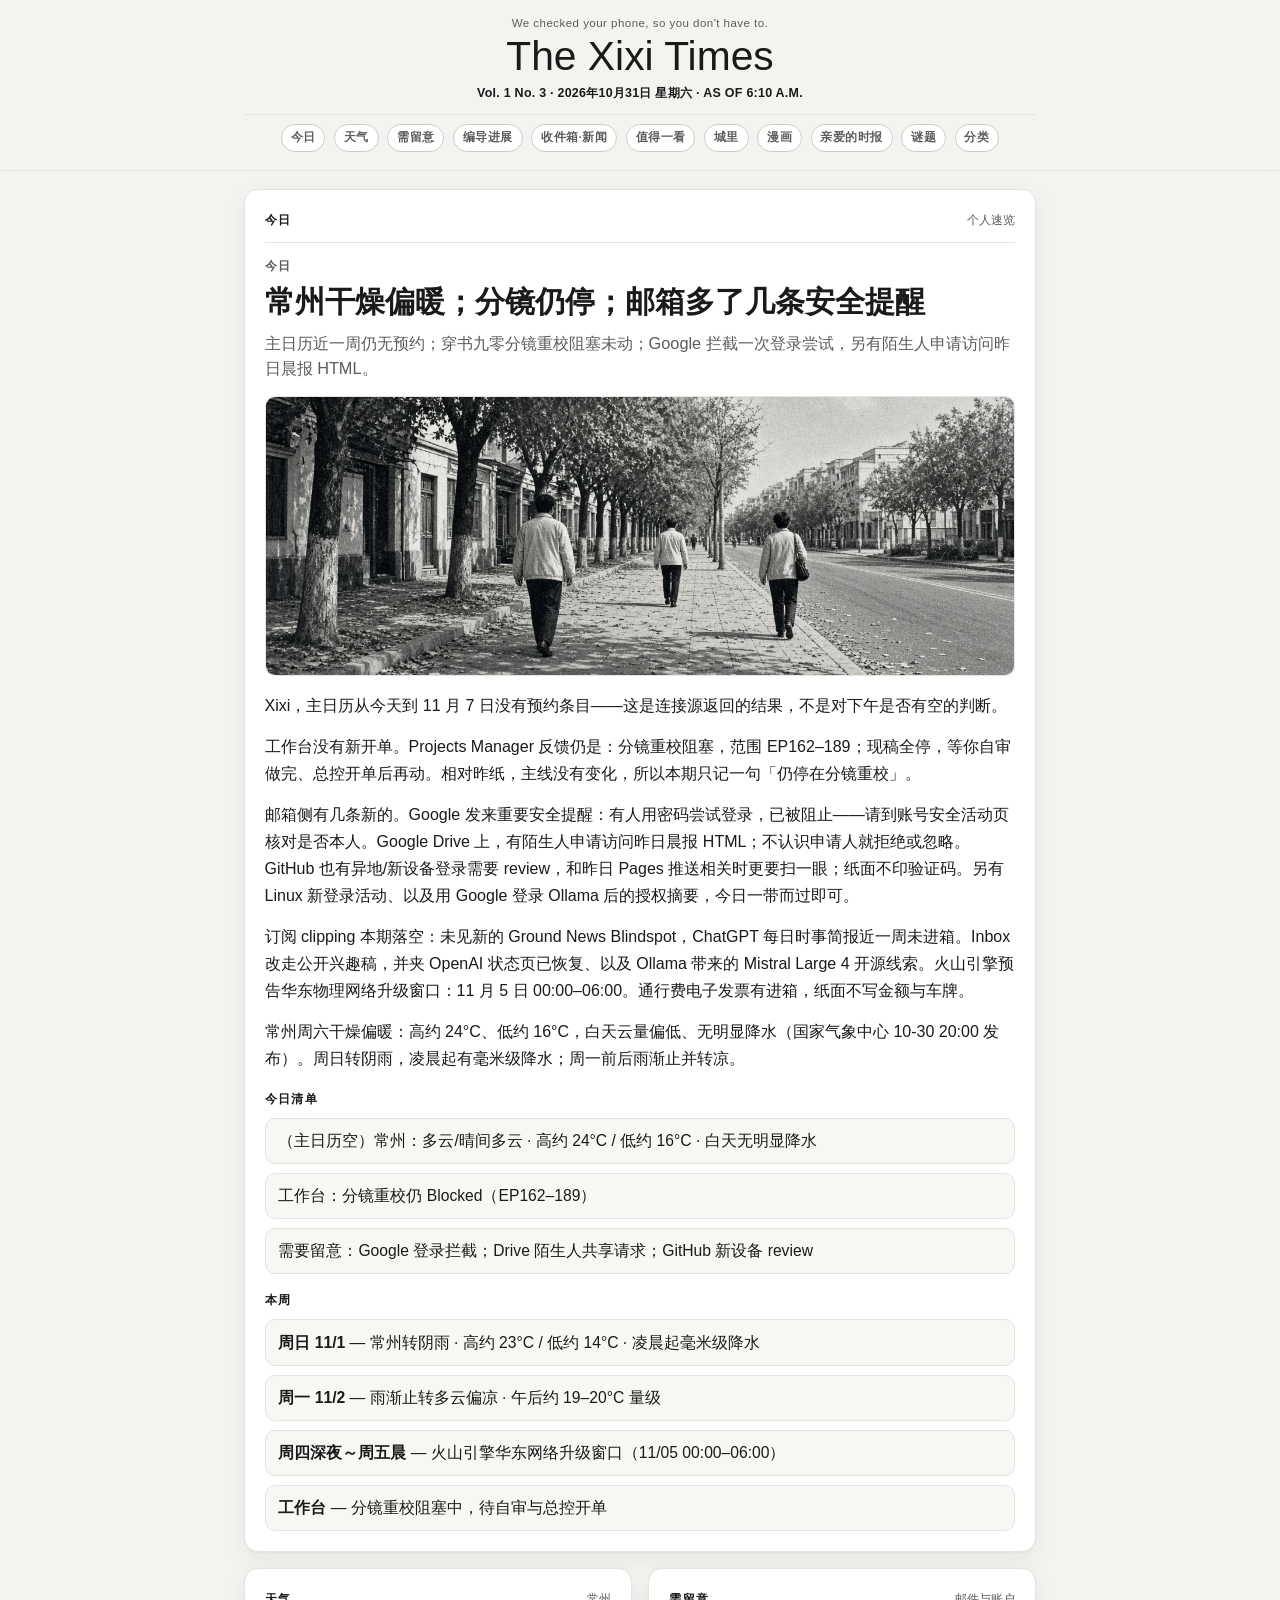
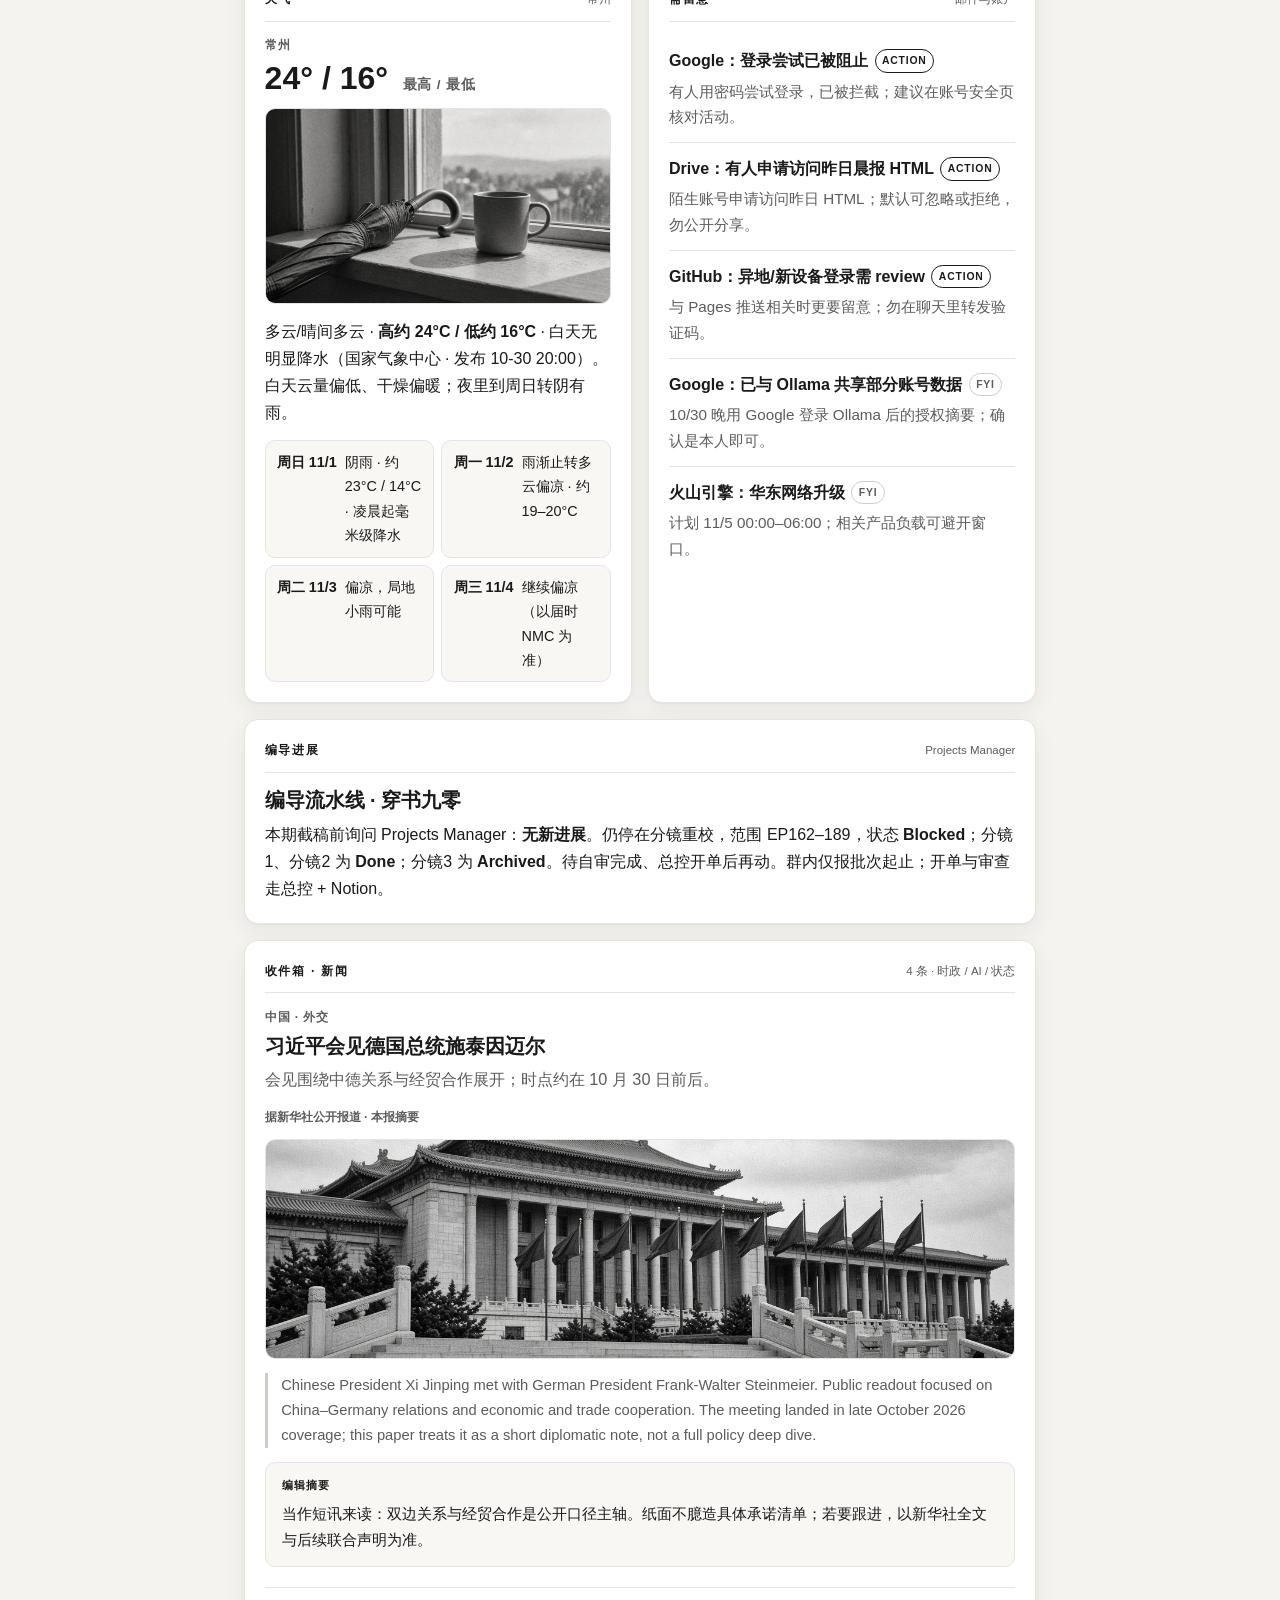
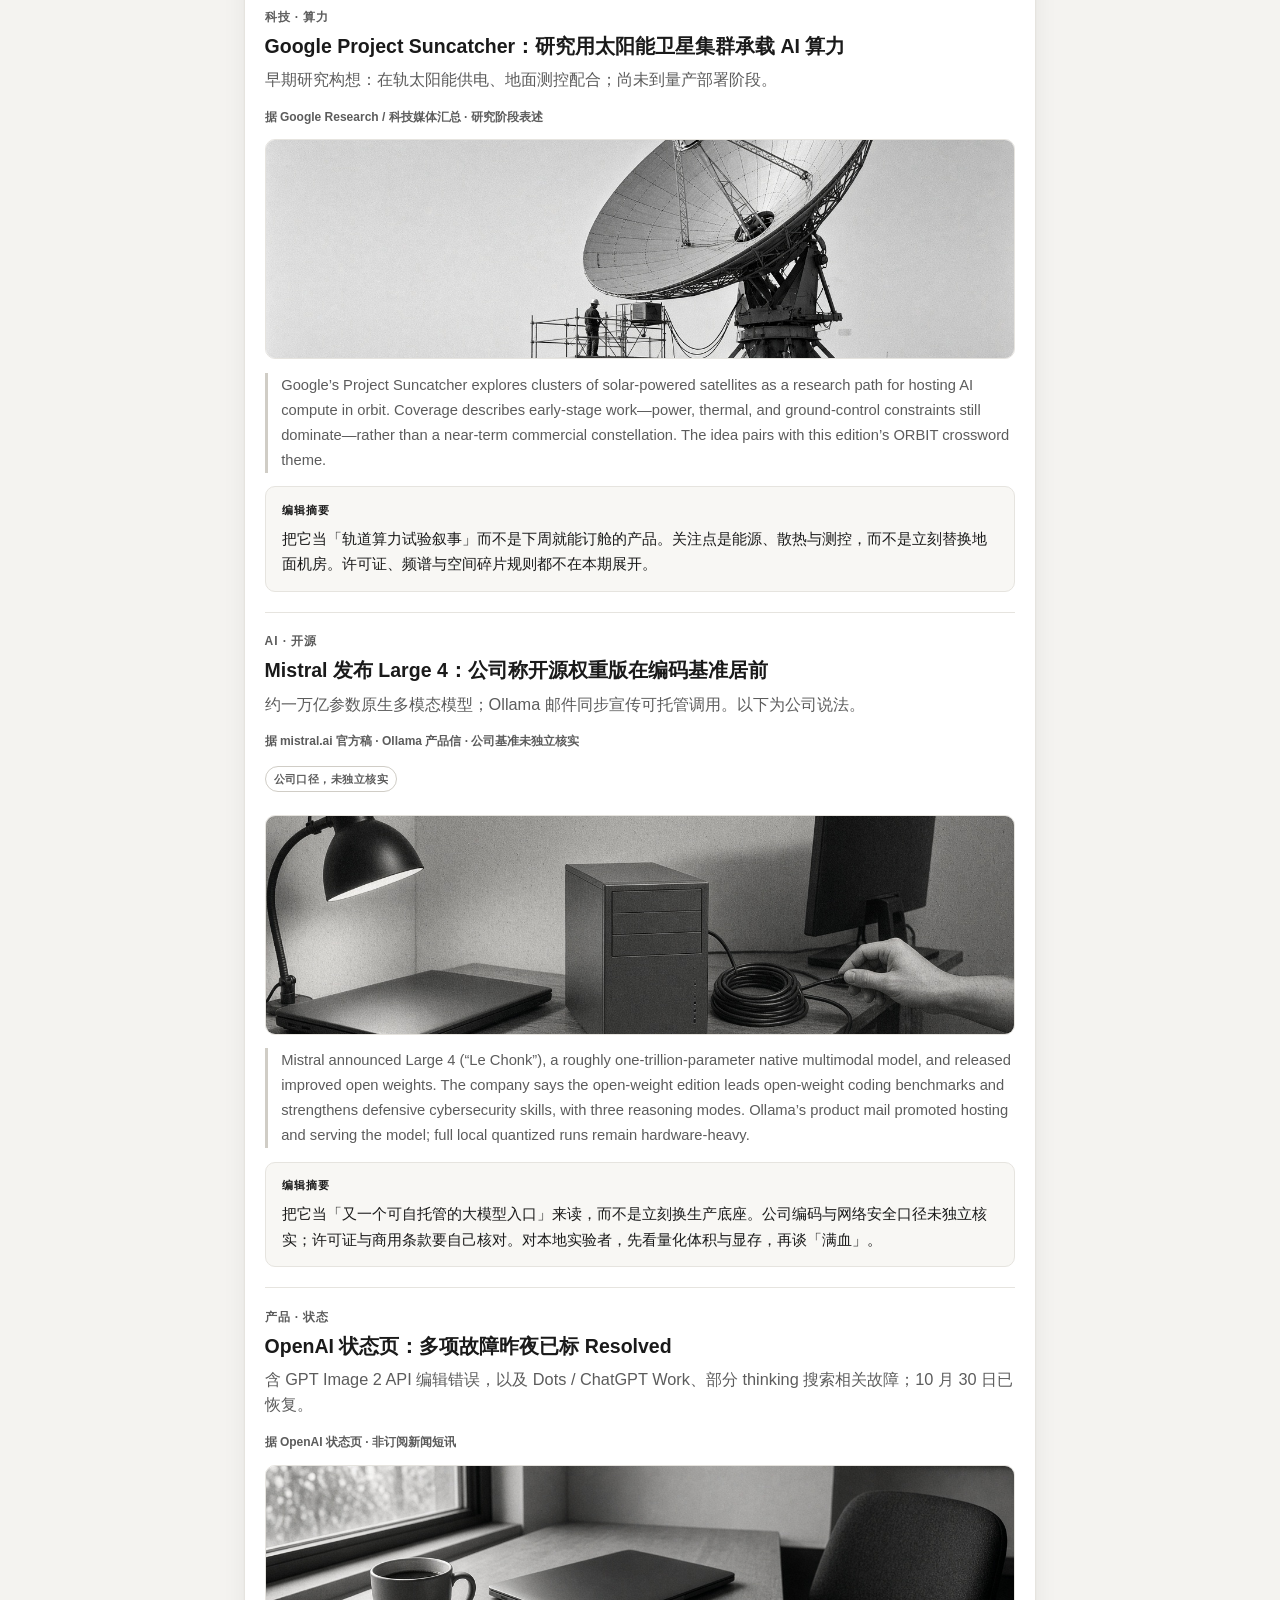
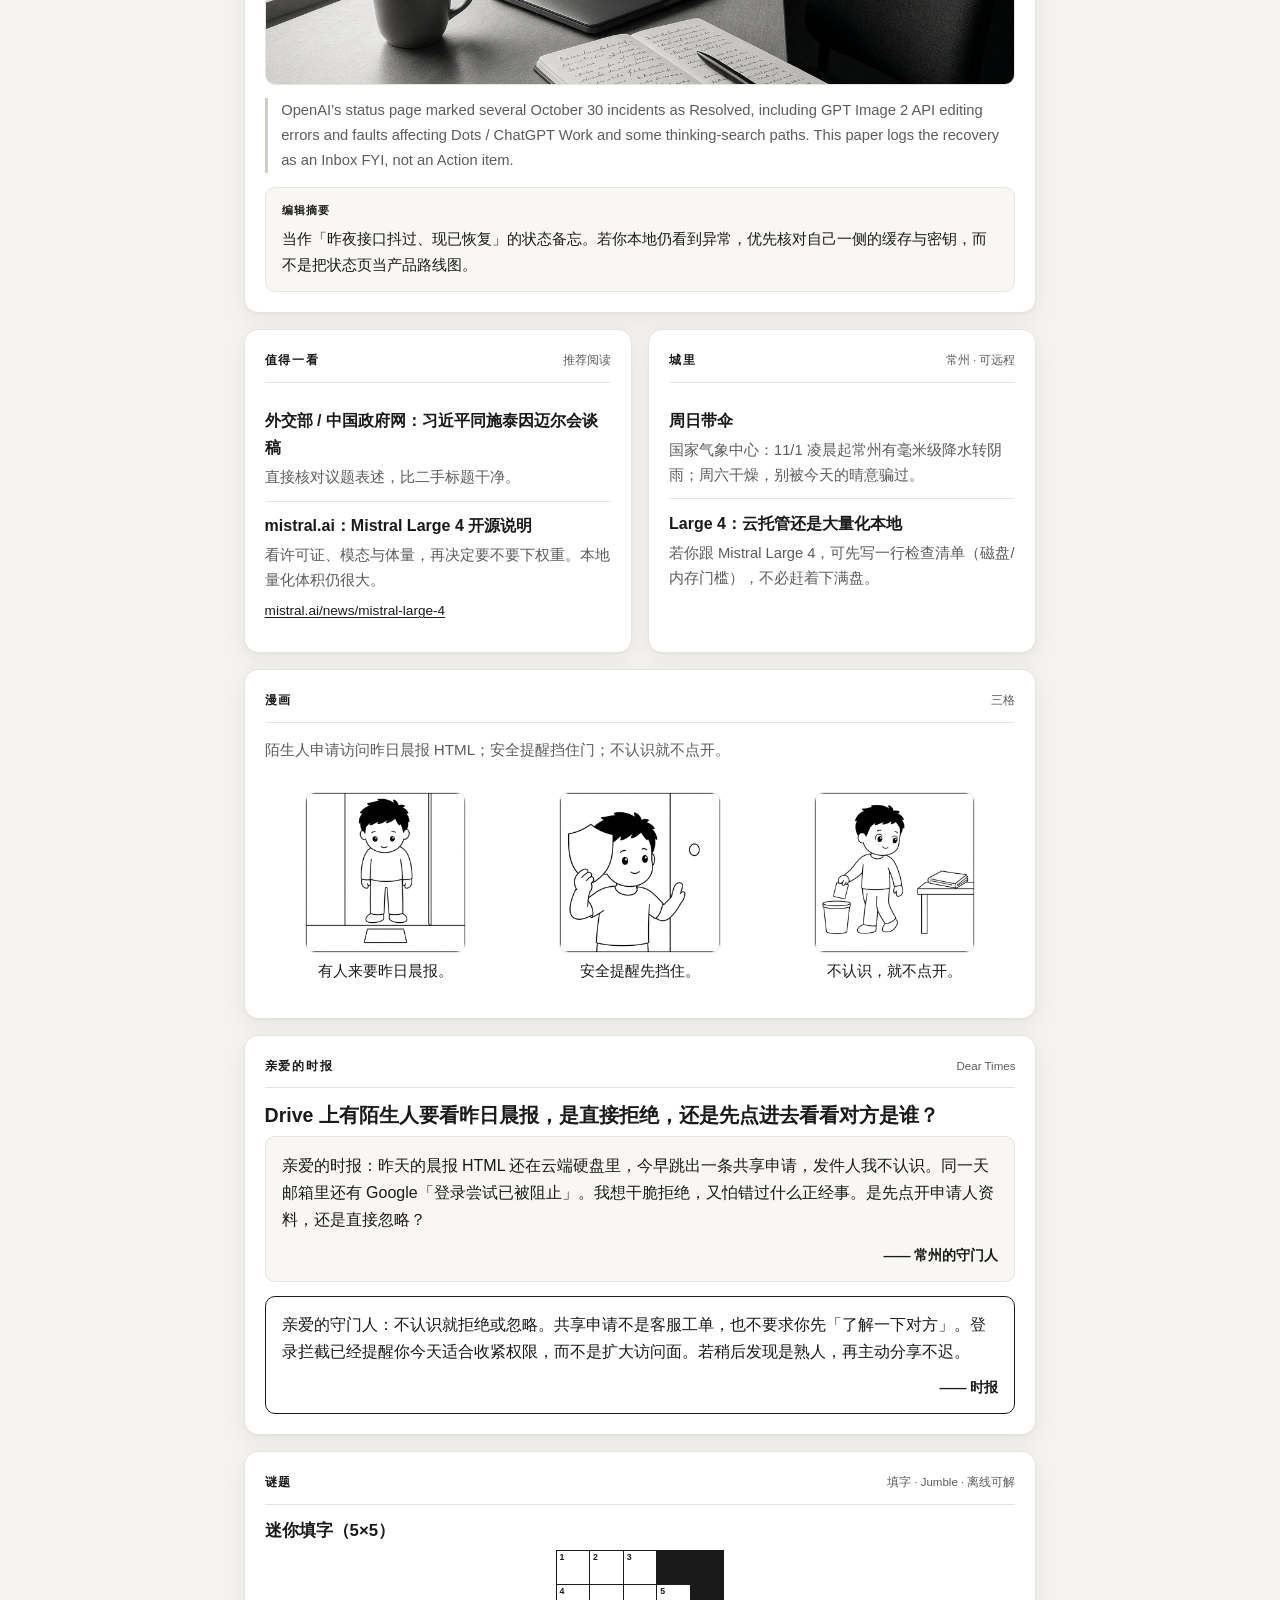
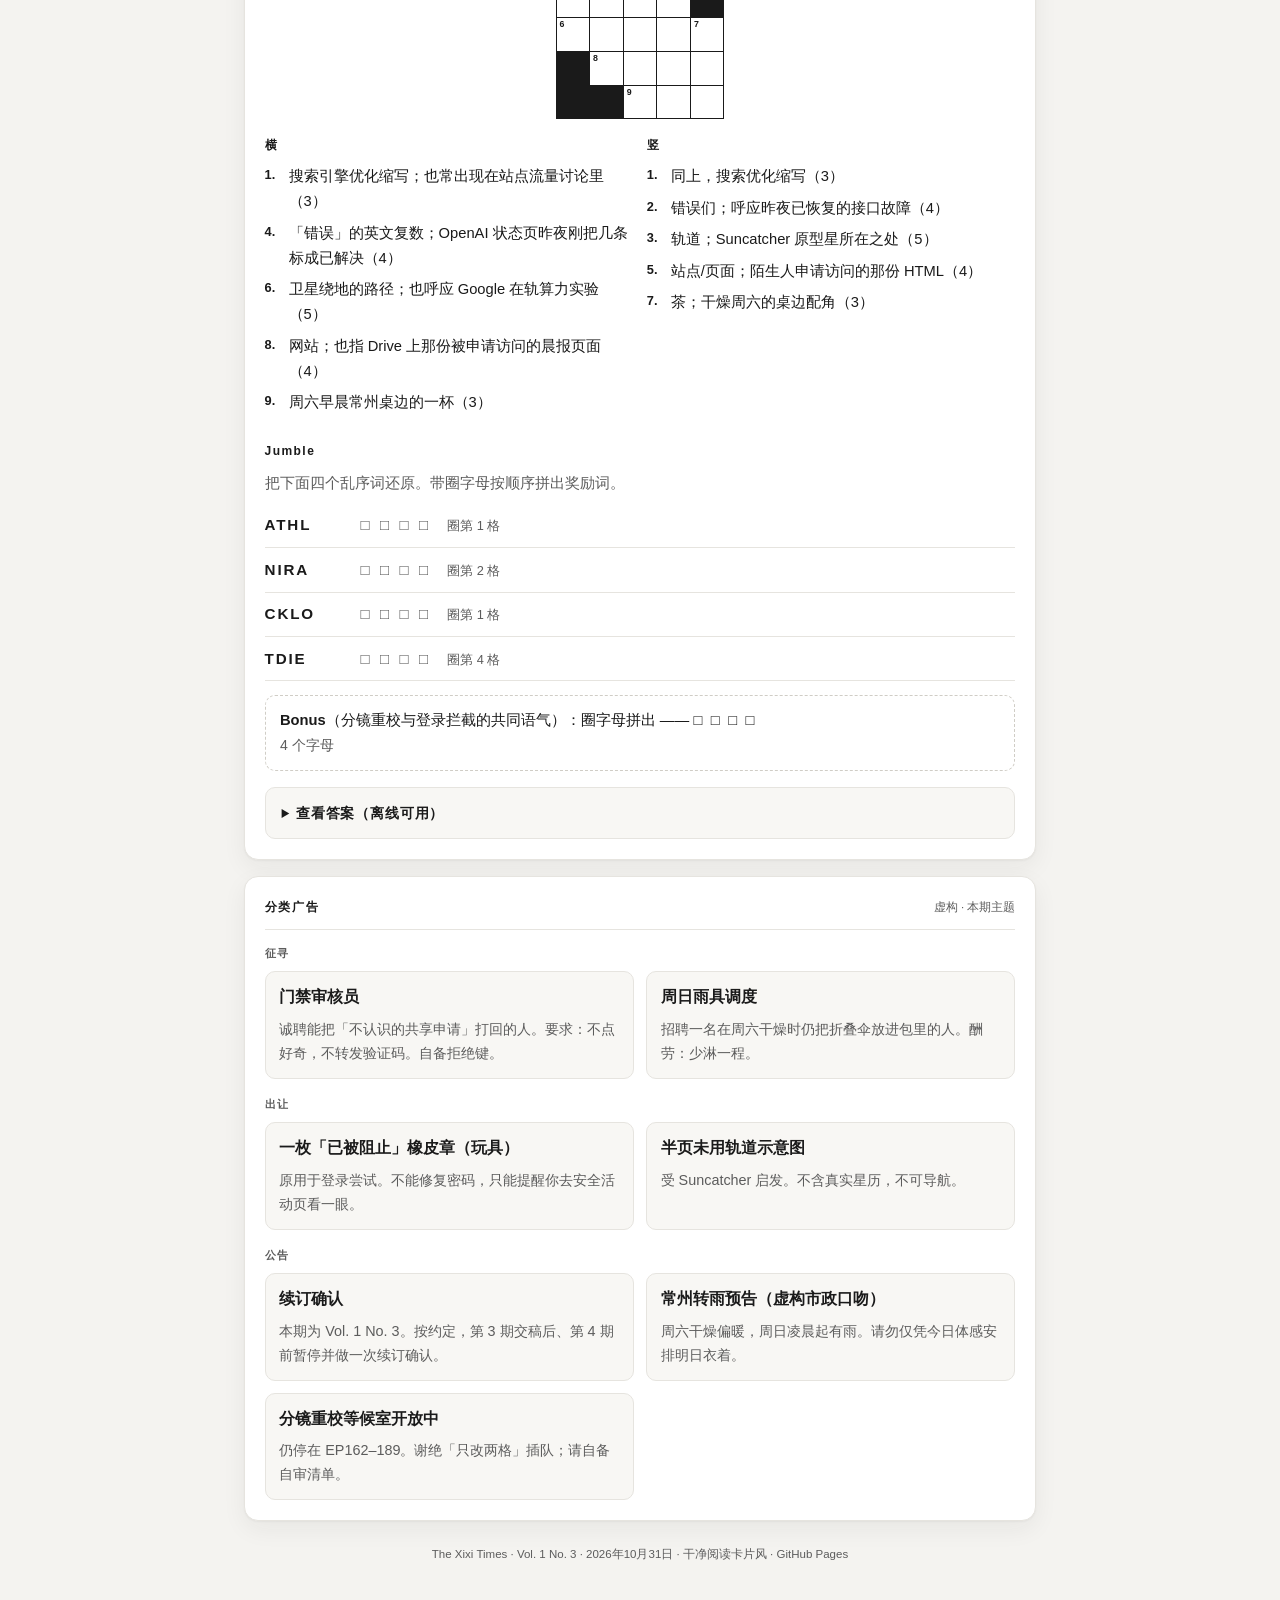
==== commit 814a8e36: "Publish The Xixi Times 2026-10-31 (Vol.1 No.3) Co-authored-by: xixi <shanxixi0329@gmail.com>" ====
--- a/docs/2026-10-31.html
+++ b/docs/2026-10-31.html
@@ -12,7 +12,7 @@
   <div class="masthead-inner">
     <p class="motto">We checked your phone, so you don't have to.</p>
     <div class="nameplate">The Xixi Times</div>
-    <p class="dateline">Vol. 1 No. 3 · 2026年10月31日 星期六 · AS OF 6:07 A.M.</p>
+    <p class="dateline">Vol. 1 No. 3 · 2026年10月31日 星期六 · AS OF 6:10 A.M.</p>
     <nav class="toc" aria-label="栏目">
       <a href="#today">今日</a>
       <a href="#weather">天气</a>
@@ -20,6 +20,7 @@
       <a href="#workbench">编导进展</a>
       <a href="#inbox">收件箱·新闻</a>
       <a href="#worth">值得一看</a>
+      <a href="#town">城里</a>
       <a href="#comic">漫画</a>
       <a href="#dear">亲爱的时报</a>
       <a href="#puzzles">谜题</a>
@@ -30,36 +31,39 @@
 
 <main class="wrap">
 
+  <!-- 今日 -->
   <article class="card" id="today">
     <div class="card-header">
       <h2 class="section-label">今日</h2>
       <p class="section-note">个人速览</p>
     </div>
     <p class="kicker">今日</p>
-    <h1 class="hed">常州小雨周末，分镜仍在重校门口</h1>
-    <p class="dek">主日历近一周仍无预约；常州多云转小雨约 24/16°C；穿书九零分镜重校阻塞未解。</p>
-    <img class="lead-img" src="img/a1-lead.jpg" alt="常州雨天街景配图">
+    <h1 class="hed">常州干燥偏暖；分镜仍停；邮箱多了几条安全提醒</h1>
+    <p class="dek">主日历近一周仍无预约；穿书九零分镜重校阻塞未动；Google 拦截一次登录尝试，另有陌生人申请访问昨日晨报 HTML。</p>
+    <img class="lead-img" src="img/a1-lead.jpg" alt="常州街景配图">
     <div class="body">
       <p>Xixi，主日历从今天到 11 月 7 日没有预约条目——这是连接源返回的结果，不是对下午是否有空的判断。</p>
-      <p>常州这边，周六多云转小雨，高约 24°C、低约 16°C，东南风偏弱。江苏早晨沿淮及以南部分地区有雾或浓雾可能；夜里到明天全省自北向南还有一轮较明显降水。周日继续有雨；周一前后雨渐止并转凉，约 19–20°C。</p>
-      <p>工作台：本期开印前已向 Projects Manager 询问最新进展；截至截稿尚未收到新回执，因此沿用昨天的口径——穿书九零分镜上限仍锁在 EP162–189，分镜3已归档，Tasks 挂「分镜重校」阻塞，等你自审做完、总控开单后再动。群内只报批次起止；开单与审查走总控和 Notion。</p>
-      <p>邮件需要留意：Google 拦截了一次用密码的登录尝试，建议在账号安全页核对是否本人；有人申请访问昨日晨报 HTML（Drive 共享申请），默认可忽略或拒绝；Ollama 用 Google 登录后的授权摘要，确认是本人即可；火山引擎计划 11 月 5 日 00:00–06:00 做华东物理网络升级，相关负载可提前避开。QQ 转发进箱的通行费发票本期不写金额。没有新鲜的 Ground News Blindspot 或 ChatGPT 每日时事简报进箱，Inbox 新闻改走公开兴趣稿。</p>
+      <p>工作台没有新开单。Projects Manager 反馈仍是：分镜重校阻塞，范围 EP162–189；现稿全停，等你自审做完、总控开单后再动。相对昨纸，主线没有变化，所以本期只记一句「仍停在分镜重校」。</p>
+      <p>邮箱侧有几条新的。Google 发来重要安全提醒：有人用密码尝试登录，已被阻止——请到账号安全活动页核对是否本人。Google Drive 上，有陌生人申请访问昨日晨报 HTML；不认识申请人就拒绝或忽略。GitHub 也有异地/新设备登录需要 review，和昨日 Pages 推送相关时更要扫一眼；纸面不印验证码。另有 Linux 新登录活动、以及用 Google 登录 Ollama 后的授权摘要，今日一带而过即可。</p>
+      <p>订阅 clipping 本期落空：未见新的 Ground News Blindspot，ChatGPT 每日时事简报近一周未进箱。Inbox 改走公开兴趣稿，并夹 OpenAI 状态页已恢复、以及 Ollama 带来的 Mistral Large 4 开源线索。火山引擎预告华东物理网络升级窗口：11 月 5 日 00:00–06:00。通行费电子发票有进箱，纸面不写金额与车牌。</p>
+      <p>常州周六干燥偏暖：高约 24°C、低约 16°C，白天云量偏低、无明显降水（国家气象中心 10-30 20:00 发布）。周日转阴雨，凌晨起有毫米级降水；周一前后雨渐止并转凉。</p>
     </div>
     <p class="subhead">今日清单</p>
     <ul class="bullet-list">
-      <li>（主日历空）常州：多云转小雨 · 高约 24°C / 低约 16°C</li>
-      <li>工作台：分镜重校阻塞中（待自审与总控开单；本期未见 Projects Manager 新回执）</li>
-      <li>需要留意：Google 登录拦截；Drive 共享申请；火山引擎 11/5 维护窗口</li>
+      <li>（主日历空）常州：多云/晴间多云 · 高约 24°C / 低约 16°C · 白天无明显降水</li>
+      <li>工作台：分镜重校仍 Blocked（EP162–189）</li>
+      <li>需要留意：Google 登录拦截；Drive 陌生人共享请求；GitHub 新设备 review</li>
     </ul>
     <p class="subhead">本周</p>
     <ul class="bullet-list">
-      <li><strong>周日</strong> — 小雨 · 约 23°C / 14°C</li>
-      <li><strong>周一</strong> — 雨渐止转多云 · 约 19–20°C / 13–15°C · 转凉</li>
-      <li><strong>周二</strong> — 偏湿凉 · 约 18°C / 12°C 量级</li>
-      <li><strong>工作台</strong> — 分镜重校阻塞中</li>
+      <li><strong>周日 11/1</strong> — 常州转阴雨 · 高约 23°C / 低约 14°C · 凌晨起毫米级降水</li>
+      <li><strong>周一 11/2</strong> — 雨渐止转多云偏凉 · 午后约 19–20°C 量级</li>
+      <li><strong>周四深夜～周五晨</strong> — 火山引擎华东网络升级窗口（11/05 00:00–06:00）</li>
+      <li><strong>工作台</strong> — 分镜重校阻塞中，待自审与总控开单</li>
     </ul>
   </article>
 
+  <!-- 天气 + 需留意 -->
   <div class="grid-2">
     <article class="card" id="weather">
       <div class="card-header">
@@ -68,14 +72,15 @@
       </div>
       <p class="kicker">常州</p>
       <p class="wx-big">24° / 16° <span>最高 / 最低</span></p>
+      <img class="story-img" src="img/a1-weather.jpg" alt="常州天气配图">
       <div class="body">
-        <p>多云转小雨 · 东南风 1–3 级。早晨局部有雾可能；夜里到周日仍有降水过程。</p>
+        <p>多云/晴间多云 · <strong>高约 24°C / 低约 16°C</strong> · 白天无明显降水（国家气象中心 · 发布 10-30 20:00）。白天云量偏低、干燥偏暖；夜里到周日转阴有雨。</p>
       </div>
       <div class="wx-grid">
-        <div class="wx-day"><strong>周日 11/1</strong><span>小雨 · 23°C / 14°C</span></div>
-        <div class="wx-day"><strong>周一 11/2</strong><span>雨渐止转多云 · 19–20°C / 13–15°C</span></div>
-        <div class="wx-day"><strong>周二 11/3</strong><span>偏湿凉 · 约 18°C / 12°C</span></div>
-        <div class="wx-day"><strong>周三 11/4</strong><span>仍偏凉湿</span></div>
+        <div class="wx-day"><strong>周日 11/1</strong><span>阴雨 · 约 23°C / 14°C · 凌晨起毫米级降水</span></div>
+        <div class="wx-day"><strong>周一 11/2</strong><span>雨渐止转多云偏凉 · 约 19–20°C</span></div>
+        <div class="wx-day"><strong>周二 11/3</strong><span>偏凉，局地小雨可能</span></div>
+        <div class="wx-day"><strong>周三 11/4</strong><span>继续偏凉（以届时 NMC 为准）</span></div>
       </div>
     </article>
 
@@ -93,6 +98,10 @@
         <p class="look-dek">陌生账号申请访问昨日 HTML；默认可忽略或拒绝，勿公开分享。</p>
       </div>
       <div class="look-item">
+        <p class="look-hed">GitHub：异地/新设备登录需 review <span class="tag">Action</span></p>
+        <p class="look-dek">与 Pages 推送相关时更要留意；勿在聊天里转发验证码。</p>
+      </div>
+      <div class="look-item">
         <p class="look-hed">Google：已与 Ollama 共享部分账号数据 <span class="tag fyi">FYI</span></p>
         <p class="look-dek">10/30 晚用 Google 登录 Ollama 后的授权摘要；确认是本人即可。</p>
       </div>
@@ -103,22 +112,50 @@
     </article>
   </div>
 
+  <!-- 编导进展 -->
   <article class="card" id="workbench">
     <div class="card-header">
       <h2 class="section-label">编导进展</h2>
-      <p class="section-note">工作台</p>
+      <p class="section-note">Projects Manager</p>
     </div>
     <h2 class="hed">编导流水线 · 穿书九零</h2>
     <div class="body">
-      <p>分镜完成上限锁定 EP162–189；分镜2保留，分镜3（EP190–198）停写归档。因节奏偏赶，现稿全停，Tasks 挂「分镜重校」阻塞，待自审与总控开单。群内仅报批次起止；开单与审查走总控 + Notion。本期截稿前未见 Projects Manager 新回执，口径沿用昨纸。</p>
+      <p>本期截稿前询问 Projects Manager：<strong>无新进展</strong>。仍停在分镜重校，范围 EP162–189，状态 <strong>Blocked</strong>；分镜1、分镜2 为 <strong>Done</strong>；分镜3 为 <strong>Archived</strong>。待自审完成、总控开单后再动。群内仅报批次起止；开单与审查走总控 + Notion。</p>
     </div>
   </article>
 
+  <!-- 收件箱·新闻 -->
   <section class="card" id="inbox">
     <div class="card-header">
       <h2 class="section-label">收件箱 · 新闻</h2>
-      <p class="section-note">4 条 · AI / 中国 / 国际</p>
-    </div>
+      <p class="section-note">4 条 · 时政 / AI / 状态</p>
+    </div>
+
+    <article class="story">
+      <p class="kicker">中国 · 外交</p>
+      <h2 class="hed">习近平会见德国总统施泰因迈尔</h2>
+      <p class="dek">会见围绕中德关系与经贸合作展开；时点约在 10 月 30 日前后。</p>
+      <p class="byline">据新华社公开报道 · 本报摘要</p>
+      <img class="story-img" src="img/a2-diplomacy.jpg" alt="外交场合外景配图">
+      <p class="excerpt">Chinese President Xi Jinping met with German President Frank-Walter Steinmeier. Public readout focused on China–Germany relations and economic and trade cooperation. The meeting landed in late October 2026 coverage; this paper treats it as a short diplomatic note, not a full policy deep dive.</p>
+      <div class="summary">
+        <span class="summary-label">编辑摘要</span>
+        当作短讯来读：双边关系与经贸合作是公开口径主轴。纸面不臆造具体承诺清单；若要跟进，以新华社全文与后续联合声明为准。
+      </div>
+    </article>
+
+    <article class="story">
+      <p class="kicker">科技 · 算力</p>
+      <h2 class="hed">Google Project Suncatcher：研究用太阳能卫星集群承载 AI 算力</h2>
+      <p class="dek">早期研究构想：在轨太阳能供电、地面测控配合；尚未到量产部署阶段。</p>
+      <p class="byline">据 Google Research / 科技媒体汇总 · 研究阶段表述</p>
+      <img class="story-img" src="img/a2-suncatcher.jpg" alt="卫星测控配图">
+      <p class="excerpt">Google’s Project Suncatcher explores clusters of solar-powered satellites as a research path for hosting AI compute in orbit. Coverage describes early-stage work—power, thermal, and ground-control constraints still dominate—rather than a near-term commercial constellation. The idea pairs with this edition’s ORBIT crossword theme.</p>
+      <div class="summary">
+        <span class="summary-label">编辑摘要</span>
+        把它当「轨道算力试验叙事」而不是下周就能订舱的产品。关注点是能源、散热与测控，而不是立刻替换地面机房。许可证、频谱与空间碎片规则都不在本期展开。
+      </div>
+    </article>
 
     <article class="story">
       <p class="kicker">AI · 开源</p>
@@ -126,7 +163,7 @@
       <p class="dek">约一万亿参数原生多模态模型；Ollama 邮件同步宣传可托管调用。以下为公司说法。</p>
       <p class="byline">据 mistral.ai 官方稿 · Ollama 产品信 · 公司基准未独立核实</p>
       <span class="uncertain">公司口径，未独立核实</span>
-      <img class="story-img" src="img/a2-mistral.jpg" alt="编程工作台配图">
+      <img class="story-img" src="img/a3-mistral.jpg" alt="本地算力工作台配图">
       <p class="excerpt">Mistral announced Large 4 (“Le Chonk”), a roughly one-trillion-parameter native multimodal model, and released improved open weights. The company says the open-weight edition leads open-weight coding benchmarks and strengthens defensive cybersecurity skills, with three reasoning modes. Ollama’s product mail promoted hosting and serving the model; full local quantized runs remain hardware-heavy.</p>
       <div class="summary">
         <span class="summary-label">编辑摘要</span>
@@ -135,44 +172,20 @@
     </article>
 
     <article class="story">
-      <p class="kicker">中国 · 政策</p>
-      <h2 class="hed">中国拟控约 23 项 AI 技术出口，征求意见至 11 月 15 日</h2>
-      <p class="dek">覆盖先进模型、智能体、芯片设计与大型算力集群等；API/网页/App/SaaS 访问大体豁免。</p>
-      <p class="byline">据 AP / Reuters 系报道 · 商务部征求意见稿</p>
-      <img class="story-img" src="img/a3-export.jpg" alt="港口集装箱配图">
-      <p class="excerpt">China’s draft export controls would cover about 23 AI-related technologies, including advanced models, agents, chip-design tools and large compute clusters. Overseas transfers of qualifying model weights, source code, data and expertise could require approval or registration, while access through APIs, websites, apps and SaaS platforms is generally allowed. Public comment closes November 15, 2026; a temporary registration requirement for certain transfers took effect October 16.</p>
+      <p class="kicker">产品 · 状态</p>
+      <h2 class="hed">OpenAI 状态页：多项故障昨夜已标 Resolved</h2>
+      <p class="dek">含 GPT Image 2 API 编辑错误，以及 Dots / ChatGPT Work、部分 thinking 搜索相关故障；10 月 30 日已恢复。</p>
+      <p class="byline">据 OpenAI 状态页 · 非订阅新闻短讯</p>
+      <img class="story-img" src="img/a3-status.jpg" alt="故障恢复后工作台配图">
+      <p class="excerpt">OpenAI’s status page marked several October 30 incidents as Resolved, including GPT Image 2 API editing errors and faults affecting Dots / ChatGPT Work and some thinking-search paths. This paper logs the recovery as an Inbox FYI, not an Action item.</p>
       <div class="summary">
         <span class="summary-label">编辑摘要</span>
-        这条是昨纸的续报，节点没变：目录仍在征求意见，登记已经开始。「卖访问、留权重」的分界仍是读稿关键。定稿与执法口径以 11 月 15 日后文本为准。
-      </div>
-    </article>
-
-    <article class="story">
-      <p class="kicker">中国 · 区域合作</p>
-      <h2 class="hed">中越探讨 AI 联合研究：LLM、开源与产学对接</h2>
-      <p class="dek">工信部官员在越南国际数字周相关场合提出合作意向；越方表述长期目标含跻身区域与全球前列。</p>
-      <p class="byline">据 TechNode Global 2026-10-30</p>
-      <p class="excerpt">At Vietnam’s International Digital Week events, a Chinese MIIT official floated joint research on large language models, open source, and industry–academia links. Vietnamese officials restated ambitions to become a leading Southeast Asian AI hub by 2030 and among the global top ten by 2045.</p>
-      <div class="summary">
-        <span class="summary-label">编辑摘要</span>
-        目前是意向与场合表态，不是已落地的联合实验室清单。对读者有用的是：开源与产学被点名为合作抓手，可与国内出口管制稿对照——一边谈对外合作，一边收紧技术出境边界。
-      </div>
-    </article>
-
-    <article class="story">
-      <p class="kicker">国际 · 网络安全</p>
-      <h2 class="hed">分析指朝鲜相关团伙实施史上最大规模加密货币盗窃</h2>
-      <p class="dek">攻击针对全球大型交易所钱包；多家链上情报公司给出高置信归因。</p>
-      <p class="byline">据 AP / TRM Labs / Chainalysis / BBC</p>
-      <img class="story-img" src="img/a4-cyber.jpg" alt="数据中心网络配图">
-      <p class="excerpt">Blockchain intelligence firms TRM Labs and Chainalysis attributed with high confidence a record theft from Binance wallets—on the order of roughly six billion U.S. dollars moved across multiple chains—to a North Korea–linked unit often tracked as TraderTraitor / Lazarus-related. Binance described compromised engineer devices among the breach points, said a large share of funds was frozen, and stated it would cover user losses.</p>
-      <div class="summary">
-        <span class="summary-label">编辑摘要</span>
-        当作国家级网络盗窃与交易所安全事件读，不当作投资建议。归因来自链上情报公司与通稿，不是法庭终裁；关注点是入侵路径与冻结/赔付口径是否兑现。
+        当作「昨夜接口抖过、现已恢复」的状态备忘。若你本地仍看到异常，优先核对自己一侧的缓存与密钥，而不是把状态页当产品路线图。
       </div>
     </article>
   </section>
 
+  <!-- 值得一看 + 城里 -->
   <div class="grid-2">
     <article class="card" id="worth">
       <div class="card-header">
@@ -180,12 +193,12 @@
         <p class="section-note">推荐阅读</p>
       </div>
       <div class="link-item">
-        <h4>商务部第 48 号公告与政策说明</h4>
-        <p>直接核对拟增列 AI 技术条目、自动许可情形，以及出口前登记适用的转让/授权场景。</p>
+        <h4>外交部 / 中国政府网：习近平同施泰因迈尔会谈稿</h4>
+        <p>直接核对议题表述，比二手标题干净。</p>
       </div>
       <div class="link-item">
-        <h4>Mistral Large 4 官方发布页</h4>
-        <p>看权重、许可证与推理模式说明，再决定是否试用托管入口。</p>
+        <h4>mistral.ai：Mistral Large 4 开源说明</h4>
+        <p>看许可证、模态与体量，再决定要不要下权重。本地量化体积仍很大。</p>
         <p style="margin-top:0.35rem;font-size:0.85rem;"><a href="https://mistral.ai/news/mistral-large-4">mistral.ai/news/mistral-large-4</a></p>
       </div>
     </article>
@@ -193,61 +206,64 @@
     <article class="card" id="town">
       <div class="card-header">
         <h2 class="section-label">城里</h2>
-        <p class="section-note">常州</p>
+        <p class="section-note">常州 · 可远程</p>
       </div>
       <div class="link-item">
-        <h4>郁乐队常州站</h4>
-        <p>10 月 31 日（今晚）常州演出；具体场馆以票务页为准，纸面不写票价。</p>
+        <h4>周日带伞</h4>
+        <p>国家气象中心：11/1 凌晨起常州有毫米级降水转阴雨；周六干燥，别被今天的晴意骗过。</p>
       </div>
       <div class="link-item">
-        <h4>周深演唱会前瞻</h4>
-        <p>11 月 7 日常州场；提前看交通与开场时间即可，不写票价。</p>
+        <h4>Large 4：云托管还是大量化本地</h4>
+        <p>若你跟 Mistral Large 4，可先写一行检查清单（磁盘/内存门槛），不必赶着下满盘。</p>
       </div>
     </article>
   </div>
 
+  <!-- 漫画 -->
   <article class="card" id="comic">
     <div class="card-header">
       <h2 class="section-label">漫画</h2>
       <p class="section-note">三格</p>
     </div>
-    <p class="premise">有人申请看昨日晨报文件，角色把电脑版晨报当博物馆展品护住，最后递出一张空白折纸顶替。</p>
+    <p class="premise">陌生人申请访问昨日晨报 HTML；安全提醒挡住门；不认识就不点开。</p>
     <div class="comic-grid">
       <figure class="comic-panel">
         <img src="img/comic-1.jpg" alt="漫画第 1 格">
-        <figcaption class="comic-cap">有人递来查看申请。</figcaption>
+        <figcaption class="comic-cap">有人来要昨日晨报。</figcaption>
       </figure>
       <figure class="comic-panel">
         <img src="img/comic-2.jpg" alt="漫画第 2 格">
-        <figcaption class="comic-cap">先给电脑版拉上隔离绳。</figcaption>
+        <figcaption class="comic-cap">安全提醒先挡住。</figcaption>
       </figure>
       <figure class="comic-panel">
         <img src="img/comic-3.jpg" alt="漫画第 3 格">
-        <figcaption class="comic-cap">礼貌递出空白折纸版。</figcaption>
+        <figcaption class="comic-cap">不认识，就不点开。</figcaption>
       </figure>
     </div>
   </article>
 
+  <!-- 亲爱的时报 -->
   <article class="card" id="dear">
     <div class="card-header">
       <h2 class="section-label">亲爱的时报</h2>
       <p class="section-note">Dear Times</p>
     </div>
-    <h2 class="hed">Drive 里有人申请看昨天的晨报，要不要顺手点通过？</h2>
+    <h2 class="hed">Drive 上有陌生人要看昨日晨报，是直接拒绝，还是先点进去看看对方是谁？</h2>
     <div class="letter-block">
       <div class="body">
-        <p>昨天那份晨报 HTML 躺在 Drive 里，今早跳出陌生人申请访问。我又没公开链接，会不会是误点？想着「反正是报纸」就通过，会不会有事？</p>
-      </div>
-      <p class="sig">—— 犹豫的人</p>
+        <p>亲爱的时报：昨天的晨报 HTML 还在云端硬盘里，今早跳出一条共享申请，发件人我不认识。同一天邮箱里还有 Google「登录尝试已被阻止」。我想干脆拒绝，又怕错过什么正经事。是先点开申请人资料，还是直接忽略？</p>
+      </div>
+      <p class="sig">—— 常州的守门人</p>
     </div>
     <div class="reply-block">
       <div class="body">
-        <p>默认可忽略或拒绝。晨报可以给你自己看，不等于要给未知账号一份可下载副本。若你并不认识对方，点拒绝或忽略即可；需要分享时，自己新建明确权限的链接，并定期清理。</p>
+        <p>亲爱的守门人：不认识就拒绝或忽略。共享申请不是客服工单，也不要求你先「了解一下对方」。登录拦截已经提醒你今天适合收紧权限，而不是扩大访问面。若稍后发现是熟人，再主动分享不迟。</p>
       </div>
       <p class="sig">—— 时报</p>
     </div>
   </article>
 
+  <!-- 谜题 -->
   <section class="card" id="puzzles">
     <div class="card-header">
       <h2 class="section-label">谜题</h2>
@@ -299,53 +315,54 @@
       <div>
         <p class="subhead">横</p>
         <ul class="clue-list">
-          <li><span class="n">1.</span> 技术团队负责人常见英文头衔缩写；今早读 AI 稿时仍会碰到 (3)</li>
-          <li><span class="n">4.</span> 给展品或电脑贴上的封条材料；今日漫画里也用得上 (4)</li>
-          <li><span class="n">6.</span> 打开雨伞；文件权限里也常用这个动词的复数/第三人称 (5)</li>
-          <li><span class="n">8.</span> 希腊神话里的小爱神 (4)</li>
-          <li><span class="n">9.</span> 「全部」；也可对应工作台仍在「全线」重校门口 (3)</li>
+          <li><span class="n">1.</span> 搜索引擎优化缩写；也常出现在站点流量讨论里（3）</li>
+          <li><span class="n">4.</span> 「错误」的英文复数；OpenAI 状态页昨夜刚把几条标成已解决（4）</li>
+          <li><span class="n">6.</span> 卫星绕地的路径；也呼应 Google 在轨算力实验（5）</li>
+          <li><span class="n">8.</span> 网站；也指 Drive 上那份被申请访问的晨报页面（4）</li>
+          <li><span class="n">9.</span> 周六早晨常州桌边的一杯（3）</li>
         </ul>
       </div>
       <div>
         <p class="subhead">竖</p>
         <ul class="clue-list">
-          <li><span class="n">1.</span> 同上，技术负责人缩写 (3)</li>
-          <li><span class="n">2.</span> 胶带；也可指录像带 (4)</li>
-          <li><span class="n">3.</span> 有咏叹调和帷幕的舞台艺术 (5)</li>
-          <li><span class="n">5.</span> 有机化学里一类含双键的醇，英文通称 (4)</li>
-          <li><span class="n">7.</span> 浏览器小锁背后的加密协议缩写；对着 Google 登录拦截提醒时会想到 (3)</li>
+          <li><span class="n">1.</span> 同上，搜索优化缩写（3）</li>
+          <li><span class="n">2.</span> 错误们；呼应昨夜已恢复的接口故障（4）</li>
+          <li><span class="n">3.</span> 轨道；Suncatcher 原型星所在之处（5）</li>
+          <li><span class="n">5.</span> 站点/页面；陌生人申请访问的那份 HTML（4）</li>
+          <li><span class="n">7.</span> 茶；干燥周六的桌边配角（3）</li>
         </ul>
       </div>
     </div>
 
     <p class="subhead" style="margin-top:1.25rem;">Jumble</p>
-    <p style="font-size:0.92rem;color:var(--muted);margin:0 0 0.5rem;">打乱字母，在答案空格中填词；画圈的空格字母拼出今日 bonus。</p>
-    <div class="jumble-row"><span class="j-scramble">NARI</span><span class="j-slots">□ □ □ □</span><span style="font-size:0.8rem;color:var(--muted);">圈第 1 格</span></div>
-    <div class="jumble-row"><span class="j-scramble">KSA</span><span class="j-slots">□ □ □</span><span style="font-size:0.8rem;color:var(--muted);">圈第 1 格</span></div>
-    <div class="jumble-row"><span class="j-scramble">IPDR</span><span class="j-slots">□ □ □ □</span><span style="font-size:0.8rem;color:var(--muted);">圈第 3 格</span></div>
-    <div class="jumble-row"><span class="j-scramble">ENOP</span><span class="j-slots">□ □ □ □</span><span style="font-size:0.8rem;color:var(--muted);">圈第 4 格</span></div>
-    <div class="bonus-box"><strong>Bonus</strong>（今日小雨）：圈字母拼出 —— <span style="letter-spacing:0.15em;">□ □ □ □</span><br><span style="color:var(--muted);font-size:0.88rem;">对应常州周末降水</span></div>
+    <p style="font-size:0.92rem;color:var(--muted);margin:0 0 0.5rem;">把下面四个乱序词还原。带圈字母按顺序拼出奖励词。</p>
+    <div class="jumble-row"><span class="j-scramble">ATHL</span><span class="j-slots">□ □ □ □</span><span style="font-size:0.8rem;color:var(--muted);">圈第 1 格</span></div>
+    <div class="jumble-row"><span class="j-scramble">NIRA</span><span class="j-slots">□ □ □ □</span><span style="font-size:0.8rem;color:var(--muted);">圈第 2 格</span></div>
+    <div class="jumble-row"><span class="j-scramble">CKLO</span><span class="j-slots">□ □ □ □</span><span style="font-size:0.8rem;color:var(--muted);">圈第 1 格</span></div>
+    <div class="jumble-row"><span class="j-scramble">TDIE</span><span class="j-slots">□ □ □ □</span><span style="font-size:0.8rem;color:var(--muted);">圈第 4 格</span></div>
+    <div class="bonus-box"><strong>Bonus</strong>（分镜重校与登录拦截的共同语气）：圈字母拼出 —— <span style="letter-spacing:0.15em;">□ □ □ □</span><br><span style="color:var(--muted);font-size:0.88rem;">4 个字母</span></div>
 
     <details class="answers">
       <summary>查看答案（离线可用）</summary>
       <div class="answers-body">
-        <p><strong>填字 · 横：</strong> CTO · TAPE · OPENS · EROS · ALL</p>
-        <p><strong>填字 · 竖：</strong> CTO · TAPE · OPERA · ENOL · SSL</p>
-        <p><strong>Jumble：</strong> RAIN · ASK · DRIP · OPEN · Bonus: RAIN</p>
+        <p><strong>填字 · 横：</strong> SEO · ERRS · ORBIT · SITE · TEA</p>
+        <p><strong>填字 · 竖：</strong> SEO · ERRS · ORBIT · SITE · TEA</p>
+        <p><strong>Jumble：</strong> HALT · RAIN · LOCK · EDIT · Bonus: HALT</p>
         <p style="margin-top:0.75rem;"><strong>填字答案格：</strong></p>
         <div class="xw-wrap">
           <table class="xw" aria-label="填字答案">
-            <tr><td>C</td><td>T</td><td>O</td><td class="block"></td><td class="block"></td></tr>
-            <tr><td>T</td><td>A</td><td>P</td><td>E</td><td class="block"></td></tr>
-            <tr><td>O</td><td>P</td><td>E</td><td>N</td><td>S</td></tr>
-            <tr><td class="block"></td><td>E</td><td>R</td><td>O</td><td>S</td></tr>
-            <tr><td class="block"></td><td class="block"></td><td>A</td><td>L</td><td>L</td></tr>
+            <tr><td>S</td><td>E</td><td>O</td><td class="block"></td><td class="block"></td></tr>
+            <tr><td>E</td><td>R</td><td>R</td><td>S</td><td class="block"></td></tr>
+            <tr><td>O</td><td>R</td><td>B</td><td>I</td><td>T</td></tr>
+            <tr><td class="block"></td><td>S</td><td>I</td><td>T</td><td>E</td></tr>
+            <tr><td class="block"></td><td class="block"></td><td>T</td><td>E</td><td>A</td></tr>
           </table>
         </div>
       </div>
     </details>
   </section>
 
+  <!-- 分类广告 -->
   <section class="card" id="classifieds">
     <div class="card-header">
       <h2 class="section-label">分类广告</h2>
@@ -355,36 +372,40 @@
     <p class="ad-cat">征寻</p>
     <div class="ad-grid">
       <div class="ad">
-        <h4>共享申请门卫</h4>
-        <p>专职识别「我不认识的人想看我的 HTML」。自备拒绝键，谢绝「反正是报纸」式放行。</p>
-      </div>
-      <div class="ad">
-        <h4>重校观察员</h4>
-        <p>续招：能把「偏赶」写成具体句子的人。自备红笔。</p>
+        <h4>门禁审核员</h4>
+        <p>诚聘能把「不认识的共享申请」打回的人。要求：不点好奇，不转发验证码。自备拒绝键。</p>
+      </div>
+      <div class="ad">
+        <h4>周日雨具调度</h4>
+        <p>招聘一名在周六干燥时仍把折叠伞放进包里的人。酬劳：少淋一程。</p>
       </div>
     </div>
 
     <p class="ad-cat" style="margin-top:1rem;">出让</p>
     <div class="ad-grid">
       <div class="ad">
-        <h4>博物馆级隔离绳一套（袖珍）</h4>
-        <p>原用于保护电脑上的昨日晨报。附空白折纸「参观版」一份，买方自备展柜。</p>
-      </div>
-      <div class="ad">
-        <h4>未拆封的晴天假设</h4>
-        <p>常州本周末不适用，可转赠给下周三以后的自己。</p>
+        <h4>一枚「已被阻止」橡皮章（玩具）</h4>
+        <p>原用于登录尝试。不能修复密码，只能提醒你去安全活动页看一眼。</p>
+      </div>
+      <div class="ad">
+        <h4>半页未用轨道示意图</h4>
+        <p>受 Suncatcher 启发。不含真实星历，不可导航。</p>
       </div>
     </div>
 
     <p class="ad-cat" style="margin-top:1rem;">公告</p>
     <div class="ad-grid">
       <div class="ad">
-        <h4>第 3 期交稿 · 续订确认</h4>
+        <h4>续订确认</h4>
         <p>本期为 Vol. 1 No. 3。按约定，第 3 期交稿后、第 4 期前暂停并做一次续订确认。</p>
       </div>
       <div class="ad">
-        <h4>常州天气框启用通知（虚构）</h4>
-        <p>自本期起天气与本地框写「常州」，不再写「参考·上海」。</p>
+        <h4>常州转雨预告（虚构市政口吻）</h4>
+        <p>周六干燥偏暖，周日凌晨起有雨。请勿仅凭今日体感安排明日衣着。</p>
+      </div>
+      <div class="ad">
+        <h4>分镜重校等候室开放中</h4>
+        <p>仍停在 EP162–189。谢绝「只改两格」插队；请自备自审清单。</p>
       </div>
     </div>
   </section>
--- a/docs/edition.css
+++ b/docs/edition.css
@@ -10,7 +10,7 @@
   --soft-shadow: 0 1px 2px rgba(26, 26, 26, 0.04), 0 8px 24px rgba(26, 26, 26, 0.06);
   --radius: 14px;
   --pad: 1.25rem;
-  --max: 100%;
+  --max: 820px;
 }
 
 *, *::before, *::after { box-sizing: border-box; }
